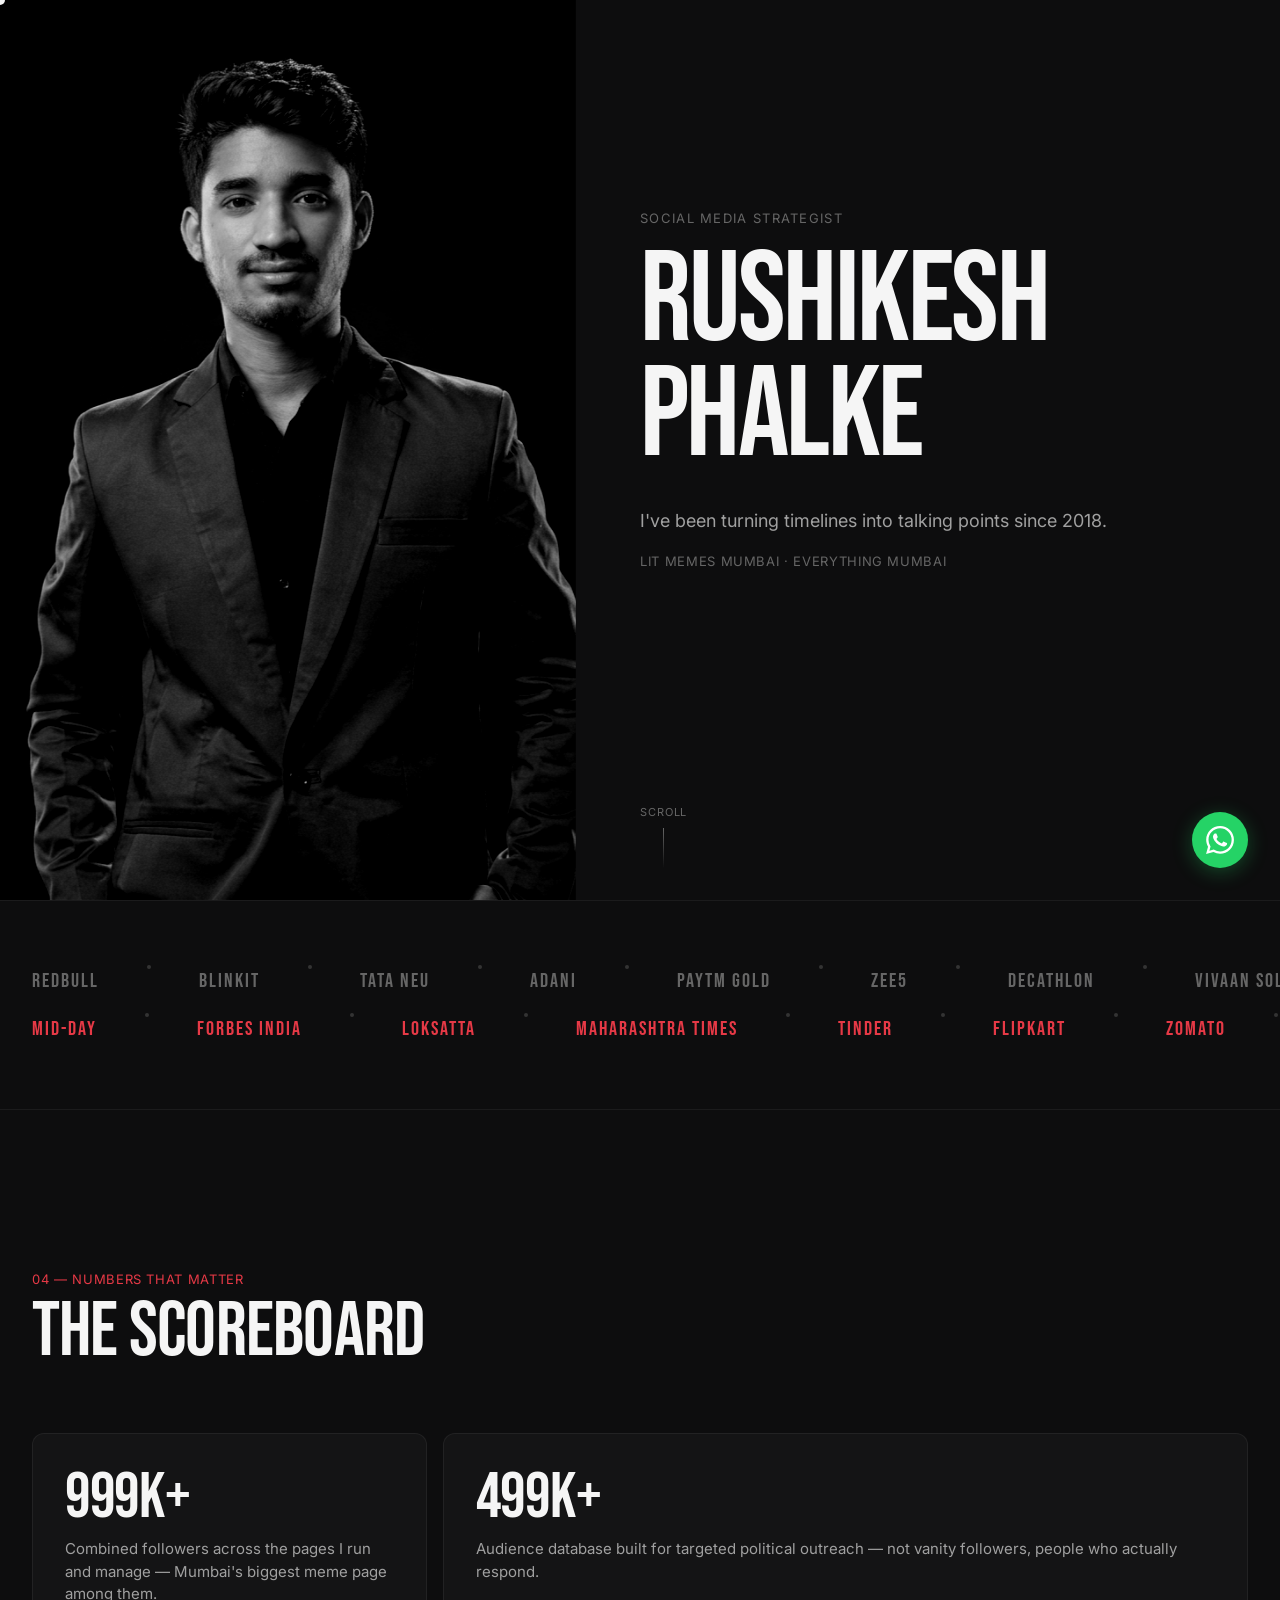
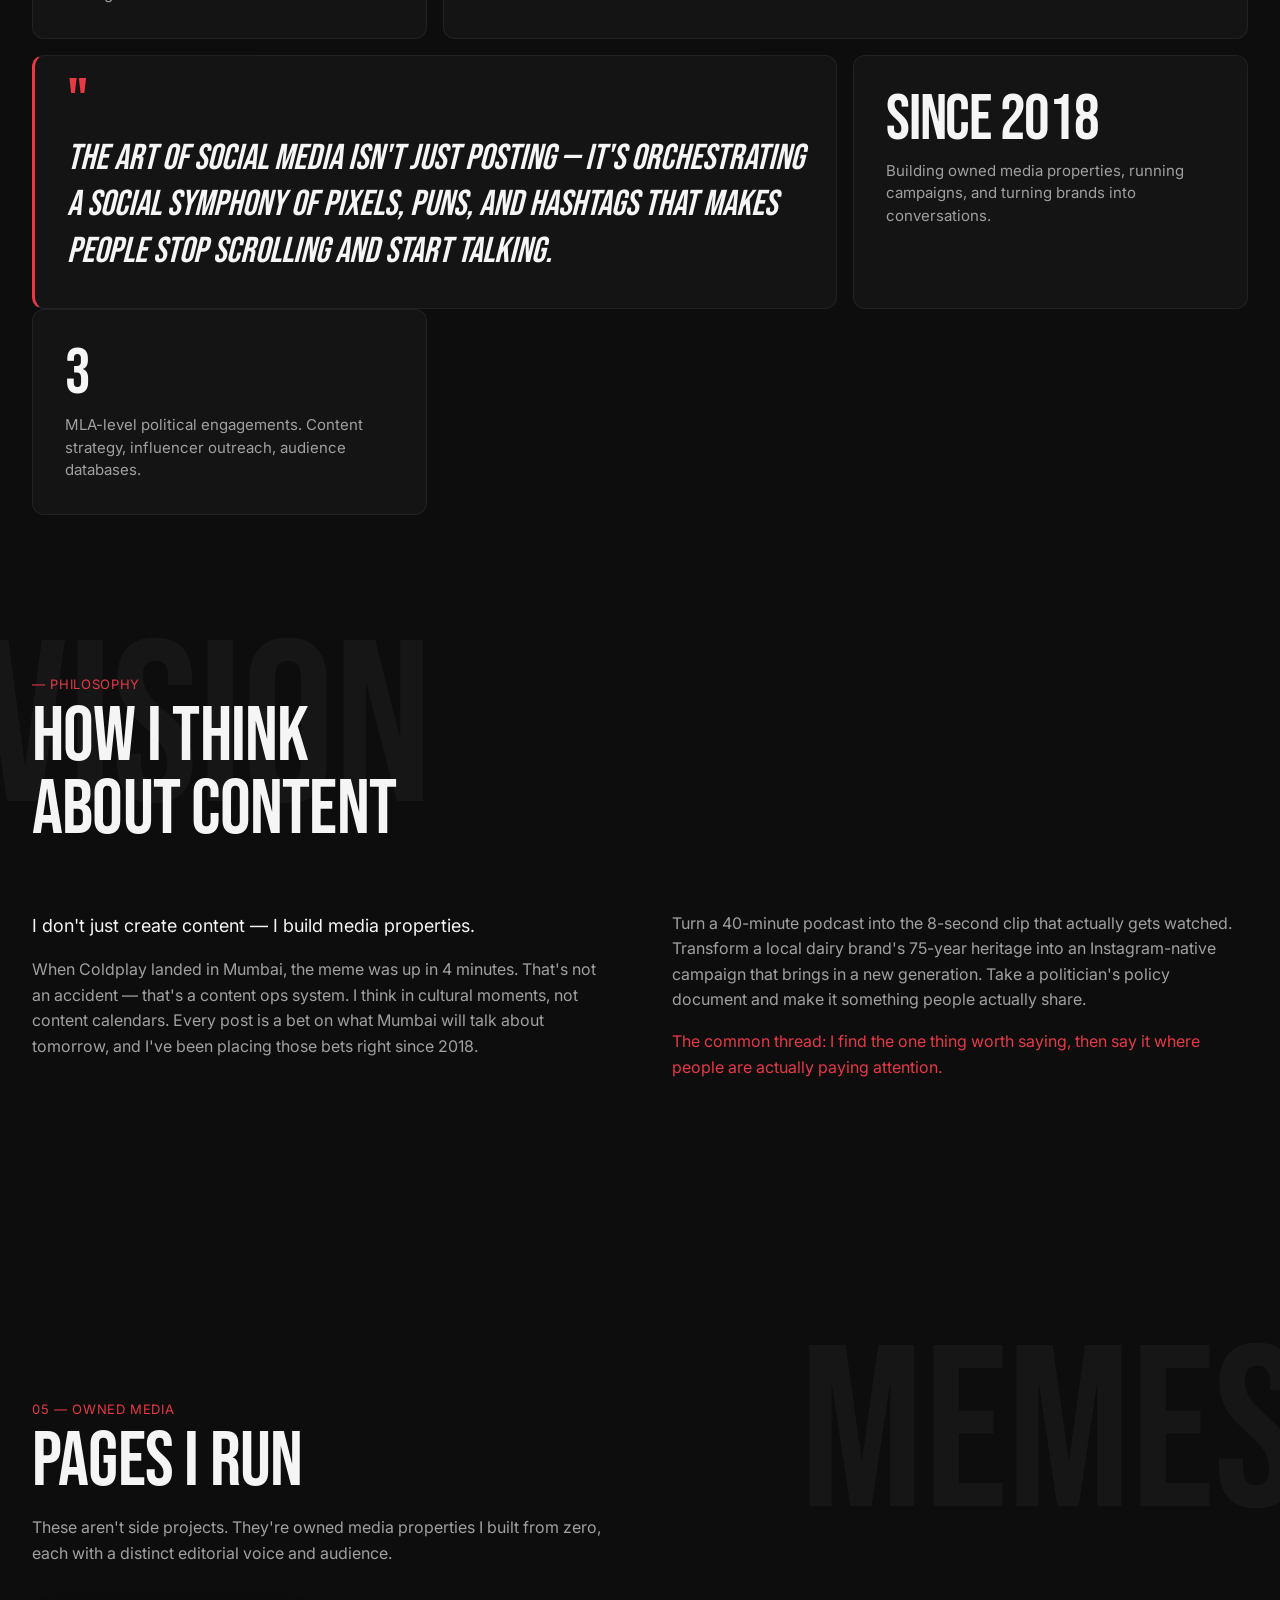
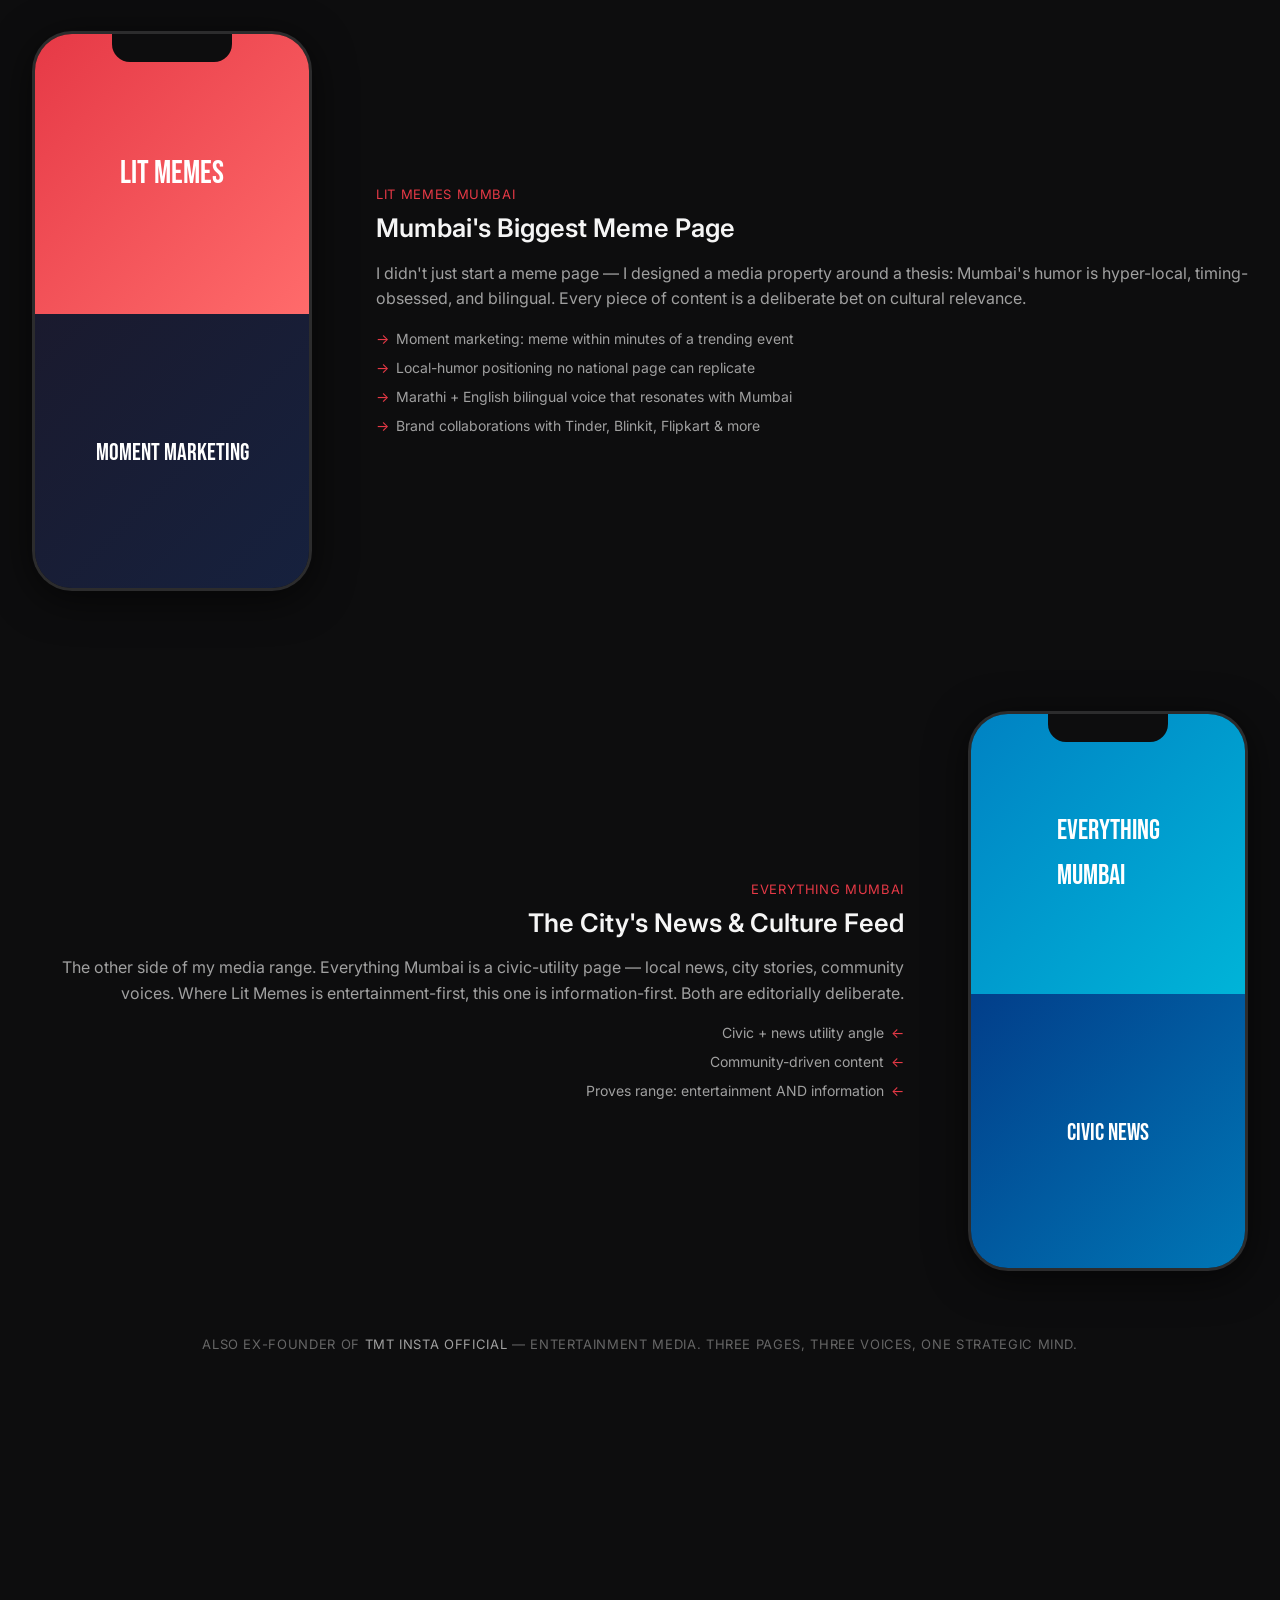
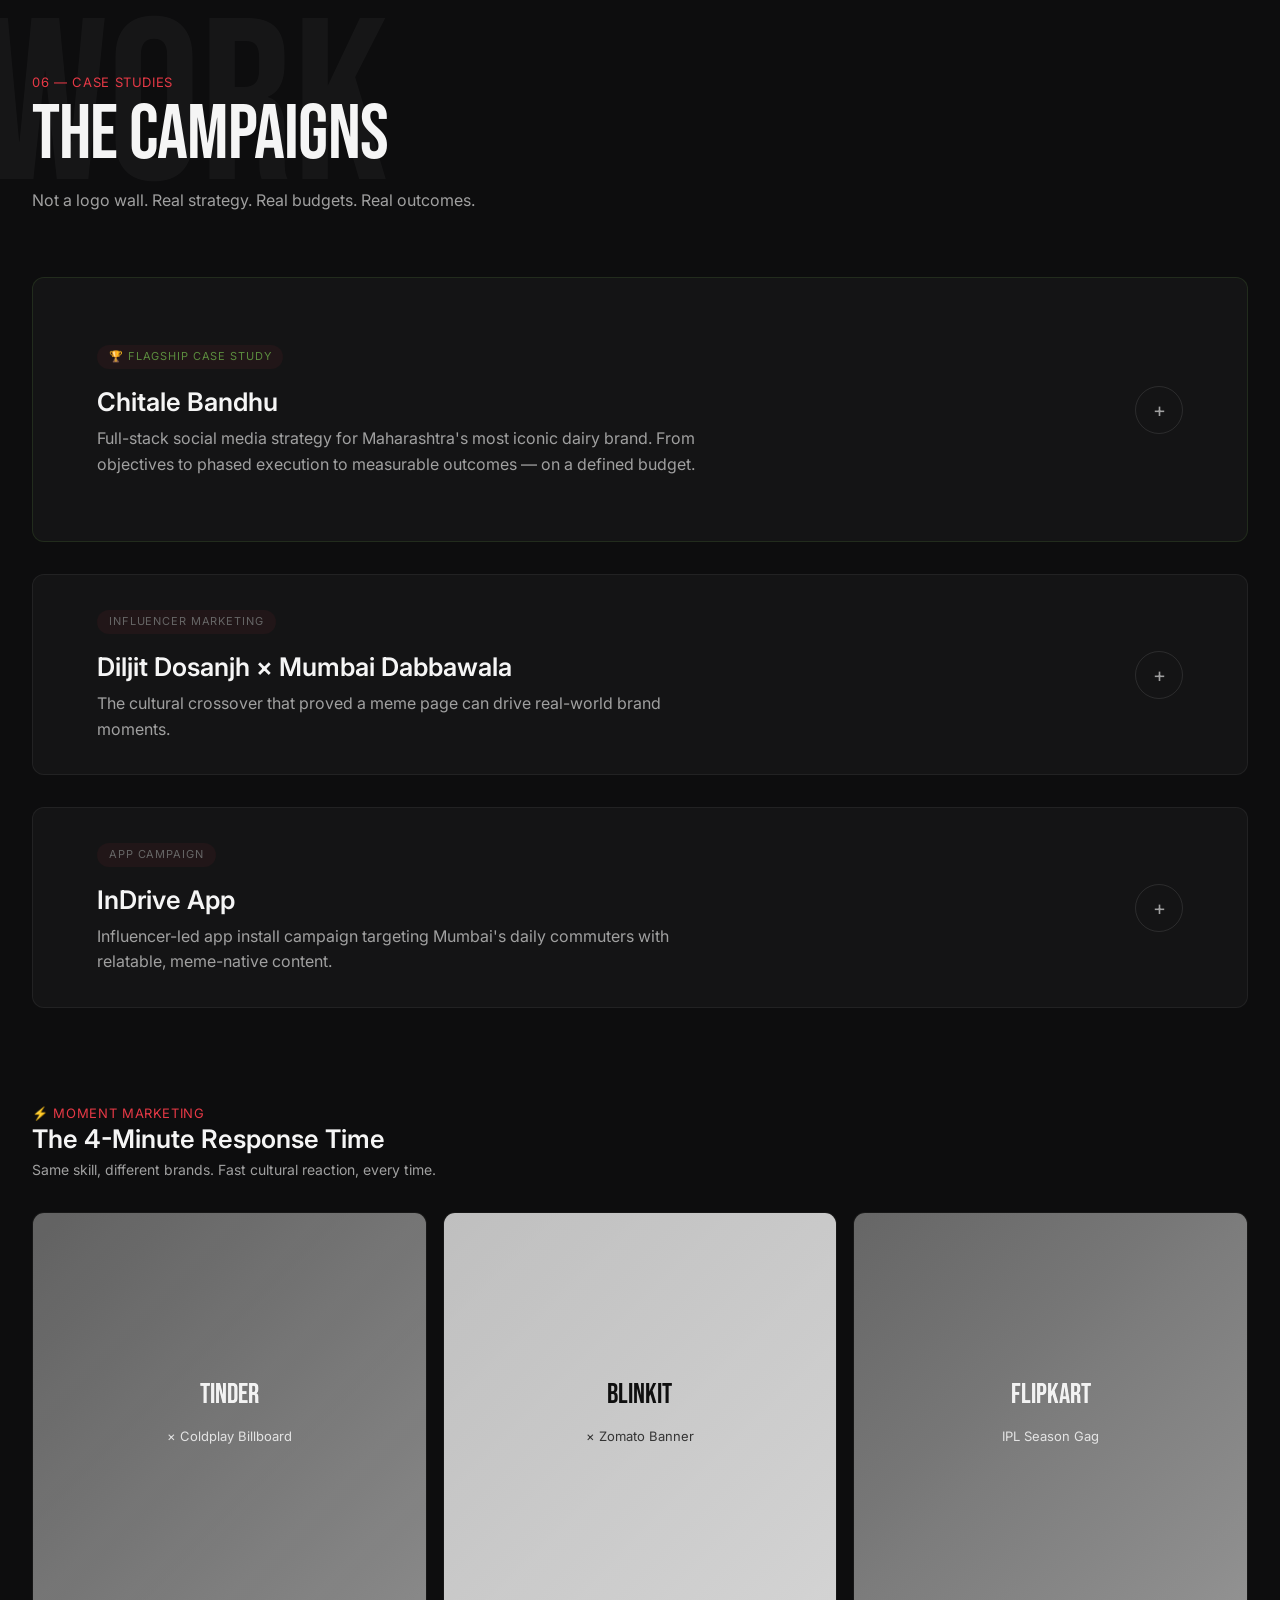
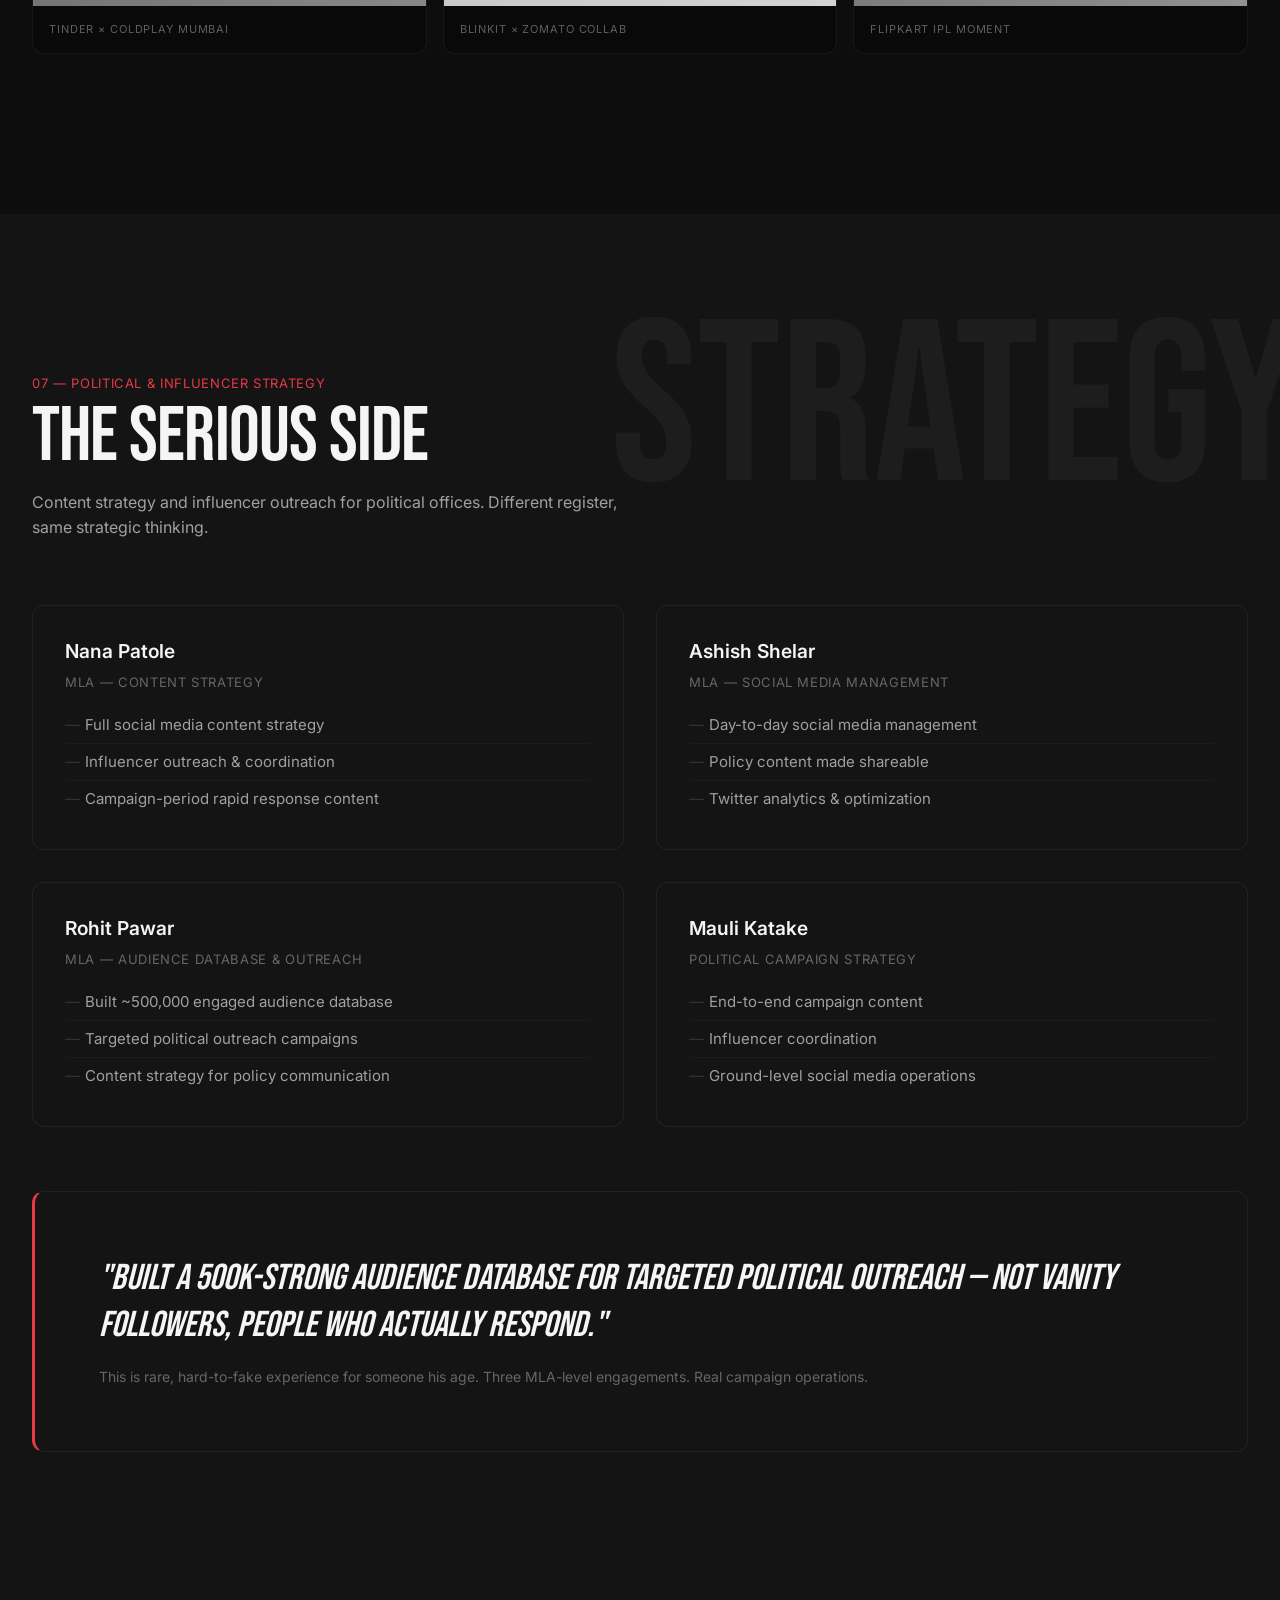
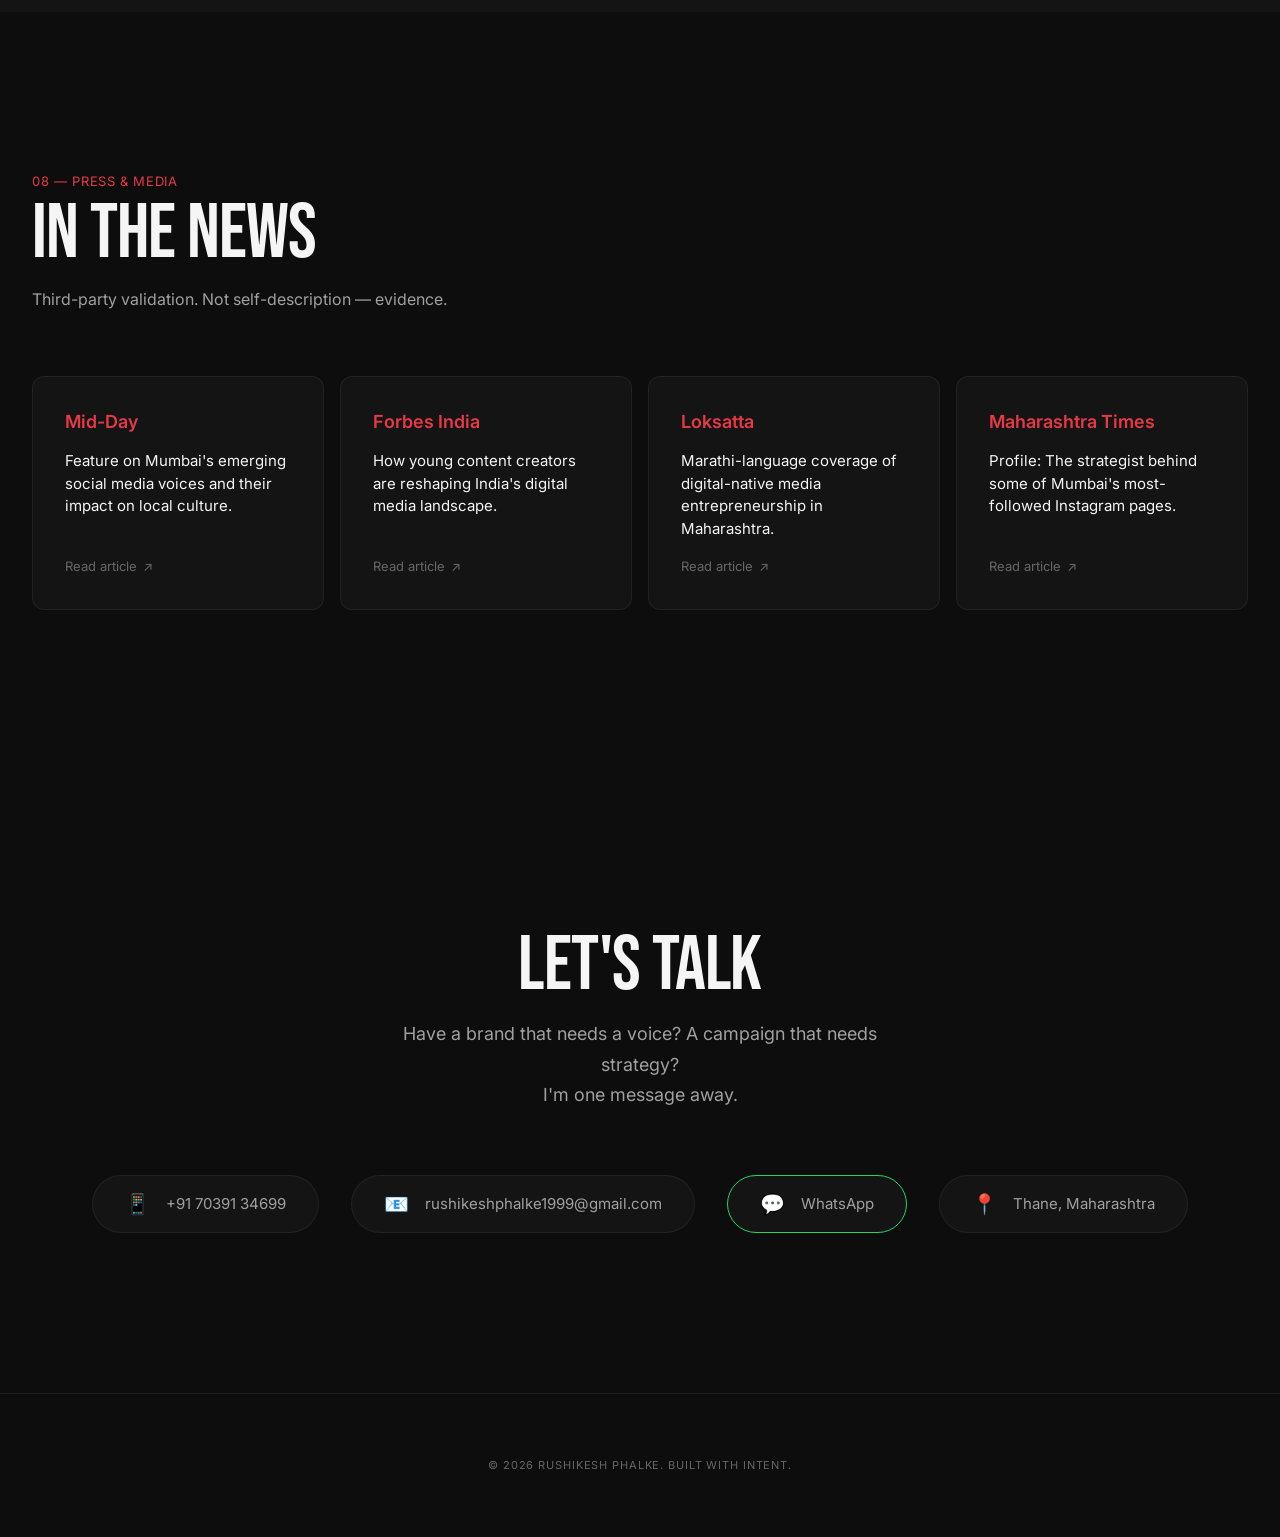
==== index.html @ d3d2daeb "first commit" ====
<!DOCTYPE html>
<html lang="en">
<head>
  <meta charset="UTF-8">
  <meta name="viewport" content="width=device-width, initial-scale=1.0">
  <title>Rushikesh Phalke — Social Media Strategist & Content Architect</title>
  <meta name="description" content="Rushikesh Phalke runs Mumbai's biggest meme page, consults on political campaign strategy, and builds social media systems for brands like Chitale Bandhu, Tata Neu, Blinkit, and more. 1M+ followers managed.">
  <meta name="author" content="Rushikesh Phalke">
  
  <!-- Open Graph -->
  <meta property="og:title" content="Rushikesh Phalke — Social Media Strategist">
  <meta property="og:description" content="Turning timelines into talking points since 2018. 1M+ followers managed. Mumbai's biggest meme page. Brand & political campaign strategy.">
  <meta property="og:type" content="website">
  <meta property="og:locale" content="en_IN">

  <!-- Fonts -->
  <link rel="preconnect" href="https://fonts.googleapis.com">
  <link rel="preconnect" href="https://fonts.gstatic.com" crossorigin>
  <link href="https://fonts.googleapis.com/css2?family=Bebas+Neue&family=Inter:wght@400;500;600;700&display=swap" rel="stylesheet">

  <!-- Styles -->
  <link rel="stylesheet" href="css/tokens.css">
  <link rel="stylesheet" href="css/reset.css">
  <link rel="stylesheet" href="css/typography.css">
  <link rel="stylesheet" href="css/animations.css">
  <link rel="stylesheet" href="css/components.css">
  <link rel="stylesheet" href="css/responsive.css">
</head>
<body>

  <!-- ╔═══════════════════════════════════════════╗
       ║          CUSTOM CURSOR                     ║
       ╚═══════════════════════════════════════════╝ -->
  <div class="custom-cursor" id="customCursor">
    <span class="cursor-text" id="cursorText"></span>
  </div>

  <!-- ╔═══════════════════════════════════════════╗
       ║      01 — HERO (SPLIT LAYOUT)              ║
       ╚═══════════════════════════════════════════╝ -->
  <section class="hero-split" id="hero">
    <!-- Left column: Photo -->
    <div class="hero-split__image-col">
      <img
        class="hero-split__photo"
        src="assets/images/hero-photo.png"
        alt="Rushikesh Phalke portrait"
        id="heroPhoto"
      >
    </div>
    
    <!-- Right column: Text -->
    <div class="hero-split__text-col" id="heroTextCol">
      <div class="hero-split__content">
        <span class="hero-split__label caption stagger-item">SOCIAL MEDIA STRATEGIST</span>
        <h1 class="hero-split__name display-xxl">
          <span class="stagger-item hero-split__line"><span class="hero-split__inner">RUSHIKESH</span></span>
          <span class="stagger-item hero-split__line"><span class="hero-split__inner">PHALKE</span></span>
        </h1>
        <p class="hero-split__tagline body-lg stagger-item">
          I've been turning timelines into talking points since 2018.
        </p>
        <p class="hero-split__pages caption stagger-item">
          LIT MEMES MUMBAI &middot; EVERYTHING MUMBAI
        </p>
        
        <div class="hero-split__scroll-cue stagger-item">
          <span class="caption-sm">SCROLL</span>
          <div class="scroll-line"></div>
        </div>
      </div>
    </div>
  </section>

  <!-- ╔═══════════════════════════════════════════╗
       ║      02 — STICKY PILL NAV                  ║
       ╚═══════════════════════════════════════════╝ -->
  <nav class="pill-nav" id="pillNav" aria-label="Section navigation">
    <button class="pill-nav__btn" data-target="intro">Intro</button>
    <button class="pill-nav__btn" data-target="numbers">Numbers</button>
    <button class="pill-nav__btn" data-target="philosophy">Philosophy</button>
    <button class="pill-nav__btn" data-target="pages">Pages I Run</button>
    <button class="pill-nav__btn" data-target="campaigns">Campaigns</button>
    <button class="pill-nav__btn" data-target="strategy">Strategy</button>
    <button class="pill-nav__btn" data-target="press">Press</button>
    <button class="pill-nav__btn" data-target="contact">Let's Talk</button>
  </nav>

  <!-- ╔═══════════════════════════════════════════╗
       ║      03 — PROOF TICKER                     ║
       ╚═══════════════════════════════════════════╝ -->
  <section class="proof-ticker" id="intro" aria-label="Brand and press proof">
    <div class="proof-ticker__track" id="tickerTrack1">
      <!-- Duplicated for seamless loop -->
      <div class="proof-ticker__item"><span class="proof-ticker__text">REDBULL</span></div>
      <span class="proof-ticker__separator"></span>
      <div class="proof-ticker__item"><span class="proof-ticker__text">BLINKIT</span></div>
      <span class="proof-ticker__separator"></span>
      <div class="proof-ticker__item"><span class="proof-ticker__text">TATA NEU</span></div>
      <span class="proof-ticker__separator"></span>
      <div class="proof-ticker__item"><span class="proof-ticker__text">ADANI</span></div>
      <span class="proof-ticker__separator"></span>
      <div class="proof-ticker__item"><span class="proof-ticker__text">PAYTM GOLD</span></div>
      <span class="proof-ticker__separator"></span>
      <div class="proof-ticker__item"><span class="proof-ticker__text">ZEE5</span></div>
      <span class="proof-ticker__separator"></span>
      <div class="proof-ticker__item"><span class="proof-ticker__text">DECATHLON</span></div>
      <span class="proof-ticker__separator"></span>
      <div class="proof-ticker__item"><span class="proof-ticker__text">VIVAAN SOLAR</span></div>
      <span class="proof-ticker__separator"></span>
      <div class="proof-ticker__item"><span class="proof-ticker__text">CHITALE BANDHU</span></div>
      <span class="proof-ticker__separator"></span>
      <div class="proof-ticker__item"><span class="proof-ticker__text">INDRIVE</span></div>
      <span class="proof-ticker__separator"></span>
      <!-- Duplicate for seamless loop -->
      <div class="proof-ticker__item"><span class="proof-ticker__text">REDBULL</span></div>
      <span class="proof-ticker__separator"></span>
      <div class="proof-ticker__item"><span class="proof-ticker__text">BLINKIT</span></div>
      <span class="proof-ticker__separator"></span>
      <div class="proof-ticker__item"><span class="proof-ticker__text">TATA NEU</span></div>
      <span class="proof-ticker__separator"></span>
      <div class="proof-ticker__item"><span class="proof-ticker__text">ADANI</span></div>
      <span class="proof-ticker__separator"></span>
      <div class="proof-ticker__item"><span class="proof-ticker__text">PAYTM GOLD</span></div>
      <span class="proof-ticker__separator"></span>
      <div class="proof-ticker__item"><span class="proof-ticker__text">ZEE5</span></div>
      <span class="proof-ticker__separator"></span>
      <div class="proof-ticker__item"><span class="proof-ticker__text">DECATHLON</span></div>
      <span class="proof-ticker__separator"></span>
      <div class="proof-ticker__item"><span class="proof-ticker__text">VIVAAN SOLAR</span></div>
      <span class="proof-ticker__separator"></span>
      <div class="proof-ticker__item"><span class="proof-ticker__text">CHITALE BANDHU</span></div>
      <span class="proof-ticker__separator"></span>
      <div class="proof-ticker__item"><span class="proof-ticker__text">INDRIVE</span></div>
      <span class="proof-ticker__separator"></span>
    </div>
    <!-- Press row (reverse direction) -->
    <div class="proof-ticker__track proof-ticker__track--reverse" id="tickerTrack2" style="margin-top: var(--space-sm);">
      <div class="proof-ticker__item"><span class="proof-ticker__text" style="color: var(--accent);">MID-DAY</span></div>
      <span class="proof-ticker__separator"></span>
      <div class="proof-ticker__item"><span class="proof-ticker__text" style="color: var(--accent);">FORBES INDIA</span></div>
      <span class="proof-ticker__separator"></span>
      <div class="proof-ticker__item"><span class="proof-ticker__text" style="color: var(--accent);">LOKSATTA</span></div>
      <span class="proof-ticker__separator"></span>
      <div class="proof-ticker__item"><span class="proof-ticker__text" style="color: var(--accent);">MAHARASHTRA TIMES</span></div>
      <span class="proof-ticker__separator"></span>
      <div class="proof-ticker__item"><span class="proof-ticker__text" style="color: var(--accent);">TINDER</span></div>
      <span class="proof-ticker__separator"></span>
      <div class="proof-ticker__item"><span class="proof-ticker__text" style="color: var(--accent);">FLIPKART</span></div>
      <span class="proof-ticker__separator"></span>
      <div class="proof-ticker__item"><span class="proof-ticker__text" style="color: var(--accent);">ZOMATO</span></div>
      <span class="proof-ticker__separator"></span>
      <!-- Duplicate -->
      <div class="proof-ticker__item"><span class="proof-ticker__text" style="color: var(--accent);">MID-DAY</span></div>
      <span class="proof-ticker__separator"></span>
      <div class="proof-ticker__item"><span class="proof-ticker__text" style="color: var(--accent);">FORBES INDIA</span></div>
      <span class="proof-ticker__separator"></span>
      <div class="proof-ticker__item"><span class="proof-ticker__text" style="color: var(--accent);">LOKSATTA</span></div>
      <span class="proof-ticker__separator"></span>
      <div class="proof-ticker__item"><span class="proof-ticker__text" style="color: var(--accent);">MAHARASHTRA TIMES</span></div>
      <span class="proof-ticker__separator"></span>
      <div class="proof-ticker__item"><span class="proof-ticker__text" style="color: var(--accent);">TINDER</span></div>
      <span class="proof-ticker__separator"></span>
      <div class="proof-ticker__item"><span class="proof-ticker__text" style="color: var(--accent);">FLIPKART</span></div>
      <span class="proof-ticker__separator"></span>
      <div class="proof-ticker__item"><span class="proof-ticker__text" style="color: var(--accent);">ZOMATO</span></div>
      <span class="proof-ticker__separator"></span>
    </div>
  </section>

  <!-- ╔═══════════════════════════════════════════╗
       ║      04 — BENTO STAT GRID + PHILOSOPHY     ║
       ╚═══════════════════════════════════════════╝ -->
  <section class="section" id="numbers">
    <div class="container">
      <div class="section-header reveal">
        <p class="section-header__number caption">04 — Numbers that matter</p>
        <h2 class="section-header__title display-xl" id="philosophyTitle">THE SCOREBOARD</h2>
      </div>

      <div class="bento-grid" id="bentoGrid">
        <!-- Card 1: 1M+ Followers -->
        <div class="bento-card reveal reveal-delay-1" id="bentoFollowers">
          <div class="bento-card__number display-stat">
            <span class="counter" data-target="1000000" data-suffix="+">0</span>
          </div>
          <p class="bento-card__label">Combined followers across the pages I run and manage — Mumbai's biggest meme page among them.</p>
        </div>

        <!-- Card 2: 500K Database (wide) -->
        <div class="bento-card bento-card--wide reveal reveal-delay-2" id="bentoDatabase">
          <div class="bento-card__number display-stat">
            <span class="counter" data-target="500000" data-suffix="+">0</span>
          </div>
          <p class="bento-card__label">Audience database built for targeted political outreach — not vanity followers, people who actually respond.</p>
        </div>

        <!-- Card 3: Philosophy Quote (wide, accent) -->
        <div class="bento-card bento-card--wide bento-card--accent bento-card--quote reveal reveal-delay-3" id="bentoPhilosophy">
          <div class="quote-mark">"</div>
          <p class="pull-quote">The art of social media isn't just posting — it's orchestrating a social symphony of pixels, puns, and hashtags that makes people stop scrolling and start talking.</p>
        </div>

        <!-- Card 4: Since 2018 -->
        <div class="bento-card reveal reveal-delay-4" id="bentoSince">
          <div class="bento-card__number display-stat">
            <span class="counter" data-target="2018" data-prefix="Since " data-no-animate="true">2018</span>
          </div>
          <p class="bento-card__label">Building owned media properties, running campaigns, and turning brands into conversations.</p>
        </div>

        <!-- Card 5: 3 MLA engagements -->
        <div class="bento-card reveal reveal-delay-1" id="bentoMLA" style="margin-top: calc(-1 * var(--grid-gap));">
          <div class="bento-card__number display-stat">
            <span class="counter" data-target="3" data-suffix="">0</span>
          </div>
          <p class="bento-card__label">MLA-level political engagements. Content strategy, influencer outreach, audience databases.</p>
        </div>
      </div>
    </div>
  </section>

  <!-- ╔═══════════════════════════════════════════╗
       ║      PHILOSOPHY SECTION                    ║
       ╚═══════════════════════════════════════════╝ -->
  <section class="section" id="philosophy" style="padding-top: 0;">
    <div class="container" style="position: relative;">
      <div class="giant-word" style="top: -40px; left: -20px;">VISION</div>
      <div class="section-header reveal">
        <p class="section-header__number caption">— Philosophy</p>
        <h2 class="section-header__title display-xl">HOW I THINK<br>ABOUT CONTENT</h2>
      </div>
      <div style="display: grid; grid-template-columns: 1fr 1fr; gap: var(--space-lg); position: relative; z-index: 1;" class="philosophy-columns">
        <div class="reveal reveal-delay-1">
          <p class="body-lg" style="color: var(--text-primary); margin-bottom: var(--space-sm);">I don't just create content — I build media properties.</p>
          <p class="body-md">When Coldplay landed in Mumbai, the meme was up in 4 minutes. That's not an accident — that's a content ops system. I think in cultural moments, not content calendars. Every post is a bet on what Mumbai will talk about tomorrow, and I've been placing those bets right since 2018.</p>
        </div>
        <div class="reveal reveal-delay-2">
          <p class="body-md">Turn a 40-minute podcast into the 8-second clip that actually gets watched. Transform a local dairy brand's 75-year heritage into an Instagram-native campaign that brings in a new generation. Take a politician's policy document and make it something people actually share.</p>
          <p class="body-md" style="margin-top: var(--space-sm); color: var(--accent);">The common thread: I find the one thing worth saying, then say it where people are actually paying attention.</p>
        </div>
      </div>
    </div>
  </section>

  <!-- ╔═══════════════════════════════════════════╗
       ║      05 — PAGES I RUN                      ║
       ╚═══════════════════════════════════════════╝ -->
  <section class="section" id="pages">
    <div class="container" style="position: relative;">
      <div class="giant-word" style="top: -60px; right: -20px; text-align: right;">MEMES</div>

      <div class="section-header reveal">
        <p class="section-header__number caption">05 — Owned Media</p>
        <h2 class="section-header__title display-xl">PAGES I RUN</h2>
        <p class="section-header__subtitle body-md">These aren't side projects. They're owned media properties I built from zero, each with a distinct editorial voice and audience.</p>
      </div>

      <!-- Lit Memes Mumbai -->
      <div class="pages-section__page reveal" style="display: flex; gap: var(--space-lg); align-items: center; margin-bottom: var(--space-xl);">
        <div class="phone-mockup" data-cursor="play">
          <div class="phone-mockup__notch"></div>
          <div class="phone-mockup__screen">
            <div class="phone-mockup__scroll-content">
              <!-- Placeholder colored blocks representing real posts -->
              <div style="width: 100%; height: 280px; background: linear-gradient(135deg, #E63946, #FF6B6B); display: flex; align-items: center; justify-content: center; color: #fff; font-family: 'Bebas Neue'; font-size: 32px;">LIT MEMES</div>
              <div style="width: 100%; height: 280px; background: linear-gradient(135deg, #1a1a2e, #16213e); display: flex; align-items: center; justify-content: center; color: #fff; font-family: 'Bebas Neue'; font-size: 24px;">MOMENT MARKETING</div>
              <div style="width: 100%; height: 280px; background: linear-gradient(135deg, #0f3460, #533483); display: flex; align-items: center; justify-content: center; color: #fff; font-family: 'Bebas Neue'; font-size: 24px;">CULTURAL RELEVANCE</div>
              <div style="width: 100%; height: 280px; background: linear-gradient(135deg, #e94560, #0f3460); display: flex; align-items: center; justify-content: center; color: #fff; font-family: 'Bebas Neue'; font-size: 24px;">VIRAL CONTENT</div>
              <div style="width: 100%; height: 280px; background: linear-gradient(135deg, #533483, #E63946); display: flex; align-items: center; justify-content: center; color: #fff; font-family: 'Bebas Neue'; font-size: 24px;">MUMBAI PULSE</div>
              <div style="width: 100%; height: 280px; background: linear-gradient(135deg, #E63946, #FF6B6B); display: flex; align-items: center; justify-content: center; color: #fff; font-family: 'Bebas Neue'; font-size: 32px;">LIT MEMES</div>
            </div>
          </div>
        </div>

        <div class="pages-section__info">
          <p class="caption pages-section__page-name">Lit Memes Mumbai</p>
          <h3 class="heading-lg" style="margin-bottom: var(--space-sm);">Mumbai's Biggest Meme Page</h3>
          <p class="body-md">I didn't just start a meme page — I designed a media property around a thesis: Mumbai's humor is hyper-local, timing-obsessed, and bilingual. Every piece of content is a deliberate bet on cultural relevance.</p>
          <ul style="margin-top: var(--space-sm); display: flex; flex-direction: column; gap: 8px;">
            <li class="body-sm" style="padding-left: 20px; position: relative;"><span style="position: absolute; left: 0; color: var(--accent);">→</span> Moment marketing: meme within minutes of a trending event</li>
            <li class="body-sm" style="padding-left: 20px; position: relative;"><span style="position: absolute; left: 0; color: var(--accent);">→</span> Local-humor positioning no national page can replicate</li>
            <li class="body-sm" style="padding-left: 20px; position: relative;"><span style="position: absolute; left: 0; color: var(--accent);">→</span> Marathi + English bilingual voice that resonates with Mumbai</li>
            <li class="body-sm" style="padding-left: 20px; position: relative;"><span style="position: absolute; left: 0; color: var(--accent);">→</span> Brand collaborations with Tinder, Blinkit, Flipkart & more</li>
          </ul>
        </div>
      </div>

      <!-- Everything Mumbai -->
      <div class="pages-section__page pages-section__page--reverse reveal" style="display: flex; gap: var(--space-lg); align-items: center; flex-direction: row-reverse;">
        <div class="phone-mockup" data-cursor="play">
          <div class="phone-mockup__notch"></div>
          <div class="phone-mockup__screen">
            <div class="phone-mockup__scroll-content">
              <div style="width: 100%; height: 280px; background: linear-gradient(135deg, #0082C3, #00B4D8); display: flex; align-items: center; justify-content: center; color: #fff; font-family: 'Bebas Neue'; font-size: 28px;">EVERYTHING<br>MUMBAI</div>
              <div style="width: 100%; height: 280px; background: linear-gradient(135deg, #023e8a, #0077b6); display: flex; align-items: center; justify-content: center; color: #fff; font-family: 'Bebas Neue'; font-size: 24px;">CIVIC NEWS</div>
              <div style="width: 100%; height: 280px; background: linear-gradient(135deg, #0096c7, #48cae4); display: flex; align-items: center; justify-content: center; color: #fff; font-family: 'Bebas Neue'; font-size: 24px;">LOCAL STORIES</div>
              <div style="width: 100%; height: 280px; background: linear-gradient(135deg, #023e8a, #0077b6); display: flex; align-items: center; justify-content: center; color: #fff; font-family: 'Bebas Neue'; font-size: 24px;">CITY PULSE</div>
              <div style="width: 100%; height: 280px; background: linear-gradient(135deg, #0096c7, #0082C3); display: flex; align-items: center; justify-content: center; color: #fff; font-family: 'Bebas Neue'; font-size: 24px;">COMMUNITY</div>
              <div style="width: 100%; height: 280px; background: linear-gradient(135deg, #0082C3, #00B4D8); display: flex; align-items: center; justify-content: center; color: #fff; font-family: 'Bebas Neue'; font-size: 28px;">EVERYTHING<br>MUMBAI</div>
            </div>
          </div>
        </div>

        <div class="pages-section__info" style="text-align: right;">
          <p class="caption pages-section__page-name">Everything Mumbai</p>
          <h3 class="heading-lg" style="margin-bottom: var(--space-sm);">The City's News & Culture Feed</h3>
          <p class="body-md">The other side of my media range. Everything Mumbai is a civic-utility page — local news, city stories, community voices. Where Lit Memes is entertainment-first, this one is information-first. Both are editorially deliberate.</p>
          <ul style="margin-top: var(--space-sm); display: flex; flex-direction: column; gap: 8px; align-items: flex-end;">
            <li class="body-sm" style="padding-right: 20px; position: relative;"><span style="position: absolute; right: 0; color: var(--accent);">←</span> Civic + news utility angle</li>
            <li class="body-sm" style="padding-right: 20px; position: relative;"><span style="position: absolute; right: 0; color: var(--accent);">←</span> Community-driven content</li>
            <li class="body-sm" style="padding-right: 20px; position: relative;"><span style="position: absolute; right: 0; color: var(--accent);">←</span> Proves range: entertainment AND information</li>
          </ul>
        </div>
      </div>

      <!-- TMT Footnote -->
      <p class="caption reveal" style="margin-top: var(--space-lg); text-align: center; color: var(--text-muted);">
        Also ex-founder of <span style="color: var(--text-secondary);">TMT Insta Official</span> — entertainment media. Three pages, three voices, one strategic mind.
      </p>
    </div>
  </section>

  <!-- ╔═══════════════════════════════════════════╗
       ║      06 — CASE STUDIES                     ║
       ╚═══════════════════════════════════════════╝ -->
  <section class="section" id="campaigns">
    <div class="container" style="position: relative;">
      <div class="giant-word" style="top: -60px; left: -20px;">WORK</div>

      <div class="section-header reveal">
        <p class="section-header__number caption">06 — Case Studies</p>
        <h2 class="section-header__title display-xl">THE CAMPAIGNS</h2>
        <p class="section-header__subtitle body-md">Not a logo wall. Real strategy. Real budgets. Real outcomes.</p>
      </div>

      <div class="case-studies__grid">

        <!-- FLAGSHIP: Chitale Bandhu -->
        <div class="case-card case-card--flagship reveal" data-brand="chitale" data-cursor="view" id="caseChitale">
          <div class="case-card__preview" onclick="toggleCaseCard(this.parentElement)">
            <div class="case-card__preview-left">
              <span class="case-card__brand-tag caption-sm" style="color: var(--brand-chitale);">🏆 Flagship Case Study</span>
              <h3 class="case-card__title heading-lg">Chitale Bandhu</h3>
              <p class="case-card__hook body-md">Full-stack social media strategy for Maharashtra's most iconic dairy brand. From objectives to phased execution to measurable outcomes — on a defined budget.</p>
            </div>
            <div class="case-card__expand-icon">+</div>
          </div>
          <div class="case-card__body">
            <div class="case-card__body-inner">
              <div class="case-card__phases">
                <div class="case-card__phase">
                  <p class="case-card__phase-label caption" style="color: var(--brand-chitale);">Objectives</p>
                  <ul class="case-card__phase-content">
                    <li>Increase brand awareness among younger demographics</li>
                    <li>Drive engagement on Instagram & Facebook</li>
                    <li>Position Chitale Bandhu as modern while honoring heritage</li>
                    <li>Build content library for sustained posting</li>
                  </ul>
                </div>
                <div class="case-card__phase">
                  <p class="case-card__phase-label caption" style="color: var(--brand-chitale);">Target Audience</p>
                  <ul class="case-card__phase-content">
                    <li>Tier 1 cities: Mumbai, Pune, Nashik</li>
                    <li>Tier 2: Nagpur, Aurangabad, Kolhapur</li>
                    <li>Age 18–35: new-gen Maharashtrians</li>
                    <li>NRI diaspora with nostalgia-driven connection</li>
                  </ul>
                </div>
                <div class="case-card__phase">
                  <p class="case-card__phase-label caption" style="color: var(--brand-chitale);">Phase 1: Engagement Boost</p>
                  <p class="caption-sm" style="margin-bottom: 8px; color: var(--text-muted);">Weeks 1–2</p>
                  <ul class="case-card__phase-content">
                    <li>Meme-format content linking heritage with pop culture</li>
                    <li>Festive moment marketing (tied to Marathi calendar)</li>
                    <li>Influencer seeding with food bloggers</li>
                    <li>Community polls and interactive stories</li>
                  </ul>
                </div>
                <div class="case-card__phase">
                  <p class="case-card__phase-label caption" style="color: var(--brand-chitale);">Phase 2: Sustained Hype</p>
                  <p class="caption-sm" style="margin-bottom: 8px; color: var(--text-muted);">Weeks 3–4</p>
                  <ul class="case-card__phase-content">
                    <li>User-generated content campaigns</li>
                    <li>Behind-the-scenes factory content</li>
                    <li>Cross-platform amplification</li>
                    <li>Performance analysis and optimization</li>
                  </ul>
                </div>
                <div class="case-card__phase">
                  <p class="case-card__phase-label caption" style="color: var(--brand-chitale);">Budget</p>
                  <ul class="case-card__phase-content">
                    <li>Tier structure: ₹1.5L – ₹3L</li>
                    <li>Content creation: 40%</li>
                    <li>Paid promotion: 35%</li>
                    <li>Influencer collaboration: 25%</li>
                  </ul>
                </div>
              </div>
            </div>
          </div>
        </div>

        <!-- Diljit x Dabbawala -->
        <div class="case-card reveal reveal-delay-1" data-brand="diljit" data-cursor="view" id="caseDiljit">
          <div class="case-card__preview" onclick="toggleCaseCard(this.parentElement)">
            <div class="case-card__preview-left">
              <span class="case-card__brand-tag caption-sm">Influencer Marketing</span>
              <h3 class="case-card__title heading-lg">Diljit Dosanjh × Mumbai Dabbawala</h3>
              <p class="case-card__hook body-md">The cultural crossover that proved a meme page can drive real-world brand moments.</p>
            </div>
            <div class="case-card__expand-icon">+</div>
          </div>
          <div class="case-card__body">
            <div class="case-card__body-inner">
              <div style="padding: var(--space-md) 0;">
                <p class="pull-quote" style="color: var(--accent); margin-bottom: var(--space-md);">"Marathi Thecha with Punjabi Tadka"</p>
                <p class="body-md">When Diljit Dosanjh's Mumbai concert became the talk of the city, I spotted the cultural moment: Mumbai's dabbawala heritage meets Punjab's biggest star. The result was a content piece that crossed language barriers, got shared across fan communities, and proved that a meme page can create genuine cultural commentary — not just react to it.</p>
                <p class="body-sm" style="margin-top: var(--space-sm); color: var(--text-muted);">Best-performing influencer-marketing content piece. Organic reach across multiple state audiences.</p>
              </div>
            </div>
          </div>
        </div>

        <!-- InDrive -->
        <div class="case-card reveal reveal-delay-2" data-brand="indrive" data-cursor="view" id="caseIndrive">
          <div class="case-card__preview" onclick="toggleCaseCard(this.parentElement)">
            <div class="case-card__preview-left">
              <span class="case-card__brand-tag caption-sm">App Campaign</span>
              <h3 class="case-card__title heading-lg">InDrive App</h3>
              <p class="case-card__hook body-md">Influencer-led app install campaign targeting Mumbai's daily commuters with relatable, meme-native content.</p>
            </div>
            <div class="case-card__expand-icon">+</div>
          </div>
          <div class="case-card__body">
            <div class="case-card__body-inner">
              <div style="padding: var(--space-md) 0;">
                <p class="body-md">Created a series of meme-format posts positioning InDrive as the commuter's secret weapon against surge pricing. Leveraged Mumbai's auto-rickshaw culture and local humor to drive app installs through organic shares rather than paid ads.</p>
              </div>
            </div>
          </div>
        </div>

        <!-- Moment Marketing Wall -->
        <div class="reveal reveal-delay-3">
          <div class="section-header" style="margin-top: var(--space-lg); margin-bottom: var(--space-md);">
            <p class="caption" style="color: var(--accent);">⚡ Moment Marketing</p>
            <h3 class="heading-lg">The 4-Minute Response Time</h3>
            <p class="body-sm" style="margin-top: 4px;">Same skill, different brands. Fast cultural reaction, every time.</p>
          </div>
          <div class="moment-grid">
            <div class="moment-grid__item duotone" data-cursor="view">
              <div style="width: 100%; aspect-ratio: 1; background: linear-gradient(135deg, #FE3C72, #FF6B9D); display: flex; align-items: center; justify-content: center; flex-direction: column; gap: 8px;">
                <span style="font-family: 'Bebas Neue'; font-size: 28px; color: #fff;">TINDER</span>
                <span style="font-size: 13px; color: rgba(255,255,255,0.8);">× Coldplay Billboard</span>
              </div>
              <div class="moment-grid__caption">
                <p class="caption-sm">Tinder × Coldplay Mumbai</p>
              </div>
            </div>
            <div class="moment-grid__item duotone" data-cursor="view">
              <div style="width: 100%; aspect-ratio: 1; background: linear-gradient(135deg, #F5C518, #FFD93D); display: flex; align-items: center; justify-content: center; flex-direction: column; gap: 8px;">
                <span style="font-family: 'Bebas Neue'; font-size: 28px; color: #1a1a1a;">BLINKIT</span>
                <span style="font-size: 13px; color: rgba(0,0,0,0.7);">× Zomato Banner</span>
              </div>
              <div class="moment-grid__caption">
                <p class="caption-sm">Blinkit × Zomato Collab</p>
              </div>
            </div>
            <div class="moment-grid__item duotone" data-cursor="view">
              <div style="width: 100%; aspect-ratio: 1; background: linear-gradient(135deg, #2874F0, #5C9EFF); display: flex; align-items: center; justify-content: center; flex-direction: column; gap: 8px;">
                <span style="font-family: 'Bebas Neue'; font-size: 28px; color: #fff;">FLIPKART</span>
                <span style="font-size: 13px; color: rgba(255,255,255,0.8);">IPL Season Gag</span>
              </div>
              <div class="moment-grid__caption">
                <p class="caption-sm">Flipkart IPL Moment</p>
              </div>
            </div>
          </div>
        </div>

      </div>
    </div>
  </section>

  <!-- ╔═══════════════════════════════════════════╗
       ║      07 — POLITICAL STRATEGY               ║
       ╚═══════════════════════════════════════════╝ -->
  <section class="section" id="strategy" style="background: var(--bg-surface);">
    <div class="container" style="position: relative;">
      <div class="giant-word" style="top: -60px; right: -20px; text-align: right;">STRATEGY</div>

      <div class="section-header reveal">
        <p class="section-header__number caption">07 — Political & Influencer Strategy</p>
        <h2 class="section-header__title display-xl">THE SERIOUS SIDE</h2>
        <p class="section-header__subtitle body-md">Content strategy and influencer outreach for political offices. Different register, same strategic thinking.</p>
      </div>

      <div class="political-grid">
        <div class="political-card reveal reveal-delay-1">
          <h3 class="political-card__name heading-md">Nana Patole</h3>
          <p class="political-card__role caption">MLA — Content Strategy</p>
          <ul class="political-card__details">
            <li>Full social media content strategy</li>
            <li>Influencer outreach & coordination</li>
            <li>Campaign-period rapid response content</li>
          </ul>
        </div>
        <div class="political-card reveal reveal-delay-2">
          <h3 class="political-card__name heading-md">Ashish Shelar</h3>
          <p class="political-card__role caption">MLA — Social Media Management</p>
          <ul class="political-card__details">
            <li>Day-to-day social media management</li>
            <li>Policy content made shareable</li>
            <li>Twitter analytics & optimization</li>
          </ul>
        </div>
        <div class="political-card reveal reveal-delay-3">
          <h3 class="political-card__name heading-md">Rohit Pawar</h3>
          <p class="political-card__role caption">MLA — Audience Database & Outreach</p>
          <ul class="political-card__details">
            <li>Built ~500,000 engaged audience database</li>
            <li>Targeted political outreach campaigns</li>
            <li>Content strategy for policy communication</li>
          </ul>
        </div>
        <div class="political-card reveal reveal-delay-4">
          <h3 class="political-card__name heading-md">Mauli Katake</h3>
          <p class="political-card__role caption">Political Campaign Strategy</p>
          <ul class="political-card__details">
            <li>End-to-end campaign content</li>
            <li>Influencer coordination</li>
            <li>Ground-level social media operations</li>
          </ul>
        </div>
      </div>

      <!-- Proof callout -->
      <div class="political-proof reveal">
        <p class="pull-quote">"Built a 500K-strong audience database for targeted political outreach — not vanity followers, people who actually respond."</p>
        <p class="body-sm" style="margin-top: var(--space-sm); color: var(--text-muted);">This is rare, hard-to-fake experience for someone his age. Three MLA-level engagements. Real campaign operations.</p>
      </div>
    </div>
  </section>

  <!-- ╔═══════════════════════════════════════════╗
       ║      08 — PRESS WALL                       ║
       ╚═══════════════════════════════════════════╝ -->
  <section class="section" id="press">
    <div class="container">
      <div class="section-header reveal">
        <p class="section-header__number caption">08 — Press & Media</p>
        <h2 class="section-header__title display-xl">IN THE NEWS</h2>
        <p class="section-header__subtitle body-md">Third-party validation. Not self-description — evidence.</p>
      </div>

      <div class="press-grid">
        <a href="#" target="_blank" rel="noopener" class="press-card reveal reveal-delay-1" data-cursor="open">
          <p class="press-card__publication heading-sm">Mid-Day</p>
          <p class="press-card__headline">Feature on Mumbai's emerging social media voices and their impact on local culture.</p>
          <span class="press-card__link">Read article <span>↗</span></span>
        </a>
        <a href="#" target="_blank" rel="noopener" class="press-card reveal reveal-delay-2" data-cursor="open">
          <p class="press-card__publication heading-sm">Forbes India</p>
          <p class="press-card__headline">How young content creators are reshaping India's digital media landscape.</p>
          <span class="press-card__link">Read article <span>↗</span></span>
        </a>
        <a href="#" target="_blank" rel="noopener" class="press-card reveal reveal-delay-3" data-cursor="open">
          <p class="press-card__publication heading-sm">Loksatta</p>
          <p class="press-card__headline">Marathi-language coverage of digital-native media entrepreneurship in Maharashtra.</p>
          <span class="press-card__link">Read article <span>↗</span></span>
        </a>
        <a href="#" target="_blank" rel="noopener" class="press-card reveal reveal-delay-4" data-cursor="open">
          <p class="press-card__publication heading-sm">Maharashtra Times</p>
          <p class="press-card__headline">Profile: The strategist behind some of Mumbai's most-followed Instagram pages.</p>
          <span class="press-card__link">Read article <span>↗</span></span>
        </a>
      </div>
    </div>
  </section>

  <!-- ╔═══════════════════════════════════════════╗
       ║      09 — CONTACT / CTA                    ║
       ╚═══════════════════════════════════════════╝ -->
  <section class="section contact" id="contact">
    <div class="container">
      <div class="reveal">
        <h2 class="display-xl" style="margin-bottom: var(--space-sm);">LET'S TALK</h2>
        <p class="body-lg" style="max-width: 500px; margin: 0 auto;">Have a brand that needs a voice? A campaign that needs strategy?<br>I'm one message away.</p>
      </div>

      <div class="contact__grid reveal reveal-delay-1">
        <a href="tel:+917039134699" class="contact__item">
          <span class="contact__item-icon">📱</span>
          <span>+91 70391 34699</span>
        </a>
        <a href="mailto:rushikeshphalke1999@gmail.com" class="contact__item">
          <span class="contact__item-icon">📧</span>
          <span>rushikeshphalke1999@gmail.com</span>
        </a>
        <a href="https://wa.me/917039134699?text=Hi%20Rushikesh%2C%20I%27d%20love%20to%20chat%20about%20a%20project." target="_blank" rel="noopener" class="contact__item" style="border-color: #25D366;">
          <span class="contact__item-icon">💬</span>
          <span>WhatsApp</span>
        </a>
        <span class="contact__item">
          <span class="contact__item-icon">📍</span>
          <span>Thane, Maharashtra</span>
        </span>
      </div>
    </div>
  </section>

  <!-- ╔═══════════════════════════════════════════╗
       ║      FOOTER                                ║
       ╚═══════════════════════════════════════════╝ -->
  <footer class="footer">
    <p class="caption-sm">© 2026 Rushikesh Phalke. Built with intent.</p>
  </footer>

  <!-- ╔═══════════════════════════════════════════╗
       ║      FLOATING WHATSAPP BUTTON              ║
       ╚═══════════════════════════════════════════╝ -->
  <a href="https://wa.me/917039134699?text=Hi%20Rushikesh!" target="_blank" rel="noopener" class="whatsapp-float" id="whatsappFloat" data-cursor="open" aria-label="Contact on WhatsApp">
    <svg viewBox="0 0 24 24" xmlns="http://www.w3.org/2000/svg">
      <path d="M17.472 14.382c-.297-.149-1.758-.867-2.03-.967-.273-.099-.471-.148-.67.15-.197.297-.767.966-.94 1.164-.173.199-.347.223-.644.075-.297-.15-1.255-.463-2.39-1.475-.883-.788-1.48-1.761-1.653-2.059-.173-.297-.018-.458.13-.606.134-.133.298-.347.446-.52.149-.174.198-.298.298-.497.099-.198.05-.371-.025-.52-.075-.149-.669-1.612-.916-2.207-.242-.579-.487-.5-.669-.51-.173-.008-.371-.01-.57-.01-.198 0-.52.074-.792.372-.272.297-1.04 1.016-1.04 2.479 0 1.462 1.065 2.875 1.213 3.074.149.198 2.096 3.2 5.077 4.487.709.306 1.262.489 1.694.625.712.227 1.36.195 1.871.118.571-.085 1.758-.719 2.006-1.413.248-.694.248-1.289.173-1.413-.074-.124-.272-.198-.57-.347m-5.421 7.403h-.004a9.87 9.87 0 01-5.031-1.378l-.361-.214-3.741.982.998-3.648-.235-.374a9.86 9.86 0 01-1.51-5.26c.001-5.45 4.436-9.884 9.888-9.884 2.64 0 5.122 1.03 6.988 2.898a9.825 9.825 0 012.893 6.994c-.003 5.45-4.437 9.884-9.885 9.884m8.413-18.297A11.815 11.815 0 0012.05 0C5.495 0 .16 5.335.157 11.892c0 2.096.547 4.142 1.588 5.945L.057 24l6.305-1.654a11.882 11.882 0 005.683 1.448h.005c6.554 0 11.89-5.335 11.893-11.893a11.821 11.821 0 00-3.48-8.413z"/>
    </svg>
  </a>

  <!-- Scripts -->
  <script src="js/cursor.js"></script>
  <script src="js/nav.js"></script>
  <script src="js/counter.js"></script>
  <script src="js/case-studies.js"></script>
  <script src="js/magnetic.js"></script>
  <script src="js/main.js"></script>
</body>
</html>
---- css/tokens.css ----
/* ============================================
   DESIGN TOKENS — Rushikesh Phalke Portfolio
   ============================================ */

:root {
  /* ── Base Colors ── */
  --bg-primary:       #0D0D0E;
  --bg-surface:       #141415;
  --bg-surface-hover: #1A1A1B;
  --bg-elevated:      #1E1E1F;

  /* ── Text Colors ── */
  --text-primary:   #F5F5F5;
  --text-secondary: #A0A0A0;
  --text-muted:     #666666;
  --text-faint:     #333333;

  /* ── Accent ── */
  --accent:       #E63946;
  --accent-hover: #FF4D5A;
  --accent-glow:  rgba(230, 57, 70, 0.12);
  --accent-dim:   rgba(230, 57, 70, 0.06);

  /* ── Brand Tint Colors (case study hovers) ── */
  --brand-tinder:    #FE3C72;
  --brand-blinkit:   #F5C518;
  --brand-zomato:    #E23744;
  --brand-tata:      #C5A55A;
  --brand-decathlon: #0082C3;
  --brand-chitale:   #5B8C3E;
  --brand-redbull:   #DB0A40;
  --brand-zee5:      #8B5CF6;

  /* ── Spacing ── */
  --space-2xs: 4px;
  --space-xs:  8px;
  --space-sm:  16px;
  --space-md:  32px;
  --space-lg:  64px;
  --space-xl:  120px;
  --space-xxl: 160px;

  /* ── Grid ── */
  --grid-gap:   16px;
  --max-width:  1400px;
  --nav-height: 56px;

  /* ── Border Radius ── */
  --radius-sm:   8px;
  --radius-md:   12px;
  --radius-lg:   20px;
  --radius-pill: 100px;
  --radius-phone: 40px;

  /* ── Easing ── */
  --ease-out-expo: cubic-bezier(0.16, 1, 0.3, 1);
  --ease-in-out:   cubic-bezier(0.65, 0, 0.35, 1);
  --ease-out-back: cubic-bezier(0.34, 1.56, 0.64, 1);

  /* ── Duration ── */
  --duration-fast:    200ms;
  --duration-normal:  400ms;
  --duration-slow:    800ms;
  --duration-slower:  1200ms;
  --duration-marquee: 40s;

  /* ── Shadows ── */
  --shadow-card:     0 2px 20px rgba(0, 0, 0, 0.4);
  --shadow-elevated: 0 8px 40px rgba(0, 0, 0, 0.6);
  --shadow-glow:     0 0 60px var(--accent-glow);

  /* ── Borders ── */
  --border-subtle: 1px solid rgba(255, 255, 255, 0.06);
  --border-accent: 3px solid var(--accent);
}
---- css/typography.css ----
/* ============================================
   TYPOGRAPHY — Rushikesh Phalke Portfolio
   ============================================ */

/* ── Display Type: Bebas Neue (aggressive, condensed, all-caps) ── */
.display-xxl {
  font-family: 'Bebas Neue', 'Impact', sans-serif;
  font-weight: 400;
  font-size: clamp(72px, 10vw, 160px);
  line-height: 0.9;
  letter-spacing: -0.02em;
  text-transform: uppercase;
}

.display-xl {
  font-family: 'Bebas Neue', 'Impact', sans-serif;
  font-weight: 400;
  font-size: clamp(48px, 6vw, 96px);
  line-height: 0.95;
  letter-spacing: -0.01em;
  text-transform: uppercase;
}

.display-lg {
  font-family: 'Bebas Neue', 'Impact', sans-serif;
  font-weight: 400;
  font-size: clamp(36px, 4vw, 64px);
  line-height: 1;
  text-transform: uppercase;
}

.display-stat {
  font-family: 'Bebas Neue', 'Impact', sans-serif;
  font-weight: 400;
  font-size: clamp(48px, 5vw, 72px);
  line-height: 1;
  letter-spacing: -0.02em;
  font-variant-numeric: tabular-nums;
}

/* ── Heading Type ── */
.heading-lg {
  font-family: 'Inter', sans-serif;
  font-weight: 600;
  font-size: clamp(20px, 2vw, 28px);
  line-height: 1.3;
}

.heading-md {
  font-family: 'Inter', sans-serif;
  font-weight: 600;
  font-size: clamp(18px, 1.5vw, 24px);
  line-height: 1.4;
}

.heading-sm {
  font-family: 'Inter', sans-serif;
  font-weight: 600;
  font-size: 18px;
  line-height: 1.4;
}

/* ── Body Type ── */
.body-lg {
  font-family: 'Inter', sans-serif;
  font-weight: 400;
  font-size: 18px;
  line-height: 1.7;
  color: var(--text-secondary);
}

.body-md {
  font-family: 'Inter', sans-serif;
  font-weight: 400;
  font-size: 16px;
  line-height: 1.6;
  color: var(--text-secondary);
}

.body-sm {
  font-family: 'Inter', sans-serif;
  font-weight: 400;
  font-size: 14px;
  line-height: 1.5;
  color: var(--text-secondary);
}

/* ── Caption / Meta ── */
.caption {
  font-family: 'Inter', sans-serif;
  font-weight: 400;
  font-size: 13px;
  line-height: 1.4;
  letter-spacing: 0.05em;
  text-transform: uppercase;
  color: var(--text-muted);
}

.caption-sm {
  font-family: 'Inter', sans-serif;
  font-weight: 400;
  font-size: 11px;
  line-height: 1.4;
  letter-spacing: 0.08em;
  text-transform: uppercase;
  color: var(--text-muted);
}

/* ── Pull Quote ── */
.pull-quote {
  font-family: 'Bebas Neue', 'Impact', sans-serif;
  font-weight: 400;
  font-size: clamp(24px, 3vw, 36px);
  line-height: 1.3;
  font-style: italic;
  color: var(--text-primary);
}

/* ── Giant Background Word (editorial template) ── */
.giant-word {
  font-family: 'Bebas Neue', 'Impact', sans-serif;
  font-weight: 400;
  font-size: clamp(120px, 18vw, 300px);
  line-height: 0.85;
  text-transform: uppercase;
  color: var(--text-primary);
  opacity: 0.04;
  position: absolute;
  pointer-events: none;
  user-select: none;
  white-space: nowrap;
}

/* ── Accent text ── */
.text-accent {
  color: var(--accent);
}

.text-gradient {
  background: linear-gradient(135deg, var(--accent), var(--accent-hover));
  -webkit-background-clip: text;
  -webkit-text-fill-color: transparent;
  background-clip: text;
}
---- css/animations.css ----
/* ============================================
   ANIMATIONS — Rushikesh Phalke Portfolio
   ============================================ */

/* ── Fade In Up (primary reveal) ── */
@keyframes fadeInUp {
  from {
    opacity: 0;
    transform: translateY(30px);
  }
  to {
    opacity: 1;
    transform: translateY(0);
  }
}

/* ── Fade In ── */
@keyframes fadeIn {
  from { opacity: 0; }
  to { opacity: 1; }
}

/* ── Marquee Scroll (proof ticker) ── */
@keyframes marqueeScroll {
  0% {
    transform: translateX(0);
  }
  100% {
    transform: translateX(-50%);
  }
}

/* ── Phone Content Scroll ── */
@keyframes phoneScroll {
  0%, 8% {
    transform: translateY(0);
  }
  16.66%, 24.66% {
    transform: translateY(-16.66%);
  }
  33.33%, 41.33% {
    transform: translateY(-33.33%);
  }
  50%, 58% {
    transform: translateY(-50%);
  }
  66.66%, 74.66% {
    transform: translateY(-66.66%);
  }
  83.33%, 91.33% {
    transform: translateY(-83.33%);
  }
  100% {
    transform: translateY(0);
  }
}

/* ── Scroll Cue Pulse ── */
@keyframes scrollPulse {
  0%, 100% {
    opacity: 0.3;
    transform: scaleY(1);
  }
  50% {
    opacity: 1;
    transform: scaleY(1.2);
  }
}

/* ── Glow Pulse (for accent elements) ── */
@keyframes glowPulse {
  0%, 100% {
    box-shadow: 0 0 20px var(--accent-glow);
  }
  50% {
    box-shadow: 0 0 40px var(--accent-glow), 0 0 60px rgba(230, 57, 70, 0.05);
  }
}

/* ── Stat Counter (visual only, JS handles the number) ── */
@keyframes counterPop {
  0% {
    transform: scale(0.8);
    opacity: 0;
  }
  60% {
    transform: scale(1.05);
  }
  100% {
    transform: scale(1);
    opacity: 1;
  }
}

/* ── Hero photo desaturate-in ── */
@keyframes desaturateIn {
  0% {
    filter: grayscale(0%) contrast(1) brightness(1.2);
    opacity: 0;
  }
  30% {
    opacity: 1;
    filter: grayscale(0%) contrast(1) brightness(1.1);
  }
  100% {
    filter: grayscale(100%) contrast(1.2) brightness(0.9);
    opacity: 1;
  }
}

/* ── Magnetic float (WhatsApp button idle) ── */
@keyframes magneticFloat {
  0%, 100% {
    transform: translateY(0);
  }
  50% {
    transform: translateY(-4px);
  }
}




/* ═══════════════════════════════════════════
   REDUCE MOTION — respect user preference
   ═══════════════════════════════════════════ */
@media (prefers-reduced-motion: reduce) {
  *,
  *::before,
  *::after {
    animation-duration: 0.01ms !important;
    animation-iteration-count: 1 !important;
    transition-duration: 0.01ms !important;
  }

  .reveal {
    opacity: 1;
    transform: none;
  }
  
  .proof-ticker__track {
    animation: none;
  }

  .phone-mockup__scroll-content {
    animation: none;
  }
}
---- css/components.css ----
/* ============================================
   COMPONENTS — Rushikesh Phalke Portfolio
   ============================================ */

/* ═══════════════════════════════════════════
   CUSTOM CURSOR
   ═══════════════════════════════════════════ */
.custom-cursor {
  position: fixed;
  top: 0;
  left: 0;
  width: 10px;
  height: 10px;
  background: var(--text-primary);
  border-radius: 50%;
  pointer-events: none;
  z-index: 10000;
  mix-blend-mode: difference;
  transform: translate(-50%, -50%);
}

@media (hover: none), (pointer: coarse) {
  .custom-cursor { display: none; }
}

/* ═══════════════════════════════════════════
   HERO SECTION (SPLIT LAYOUT)
   ═══════════════════════════════════════════ */
.hero-split {
  display: grid;
  grid-template-columns: 45% 55%;
  min-height: 100vh;
  background: var(--bg-primary);
}

.hero-split__image-col {
  width: 100%;
  height: 100%;
  position: relative;
  overflow: hidden;
  display: flex;
  align-items: flex-end; /* Bottom-anchored */
}

.hero-split__photo {
  width: 100%;
  height: 100%;
  object-fit: cover;
  object-position: bottom center;
  filter: grayscale(100%) contrast(1.2) brightness(0.9);
  opacity: 0; /* Animated in JS */
}

.hero-split__text-col {
  display: flex;
  flex-direction: column;
  justify-content: center;
  padding-left: 64px;
  padding-right: var(--space-md);
  position: relative;
  height: 100vh;
}

.hero-split__content {
  display: flex;
  flex-direction: column;
  align-items: flex-start;
  max-width: 600px;
}

.hero-split__label {
  color: var(--text-muted);
  letter-spacing: 0.1em;
  margin-bottom: var(--space-sm);
}

.hero-split__name {
  color: var(--text-primary);
  line-height: 0.9;
  margin-bottom: var(--space-md);
  text-align: left;
}

.hero-split__line {
  display: block;
  overflow: hidden;
}

.hero-split__inner {
  display: block;
}

.hero-split__tagline {
  color: var(--text-secondary);
  font-weight: 400;
  margin-bottom: var(--space-sm);
  max-width: 480px;
}

.hero-split__pages {
  color: var(--text-muted);
  letter-spacing: 0.05em;
  margin-bottom: var(--space-xl);
}

.hero-split__scroll-cue {
  position: absolute;
  bottom: var(--space-md);
  left: 64px;
  display: flex;
  flex-direction: column;
  align-items: center;
  gap: var(--space-xs);
}

.hero-split__scroll-cue .scroll-line {
  width: 1px;
  height: 40px;
  background: linear-gradient(to bottom, var(--text-muted), transparent);
  animation: scrollPulse 2s var(--ease-in-out) infinite;
}

/* Stagger Animation Base */
.stagger-item {
  opacity: 0;
  transform: translateY(20px);
  transition: opacity 0.6s var(--ease-out-expo),
              transform 0.6s var(--ease-out-expo);
}

.stagger-item.is-visible {
  opacity: 1;
  transform: translateY(0);
}

/* ═══════════════════════════════════════════
   STICKY PILL NAV
   ═══════════════════════════════════════════ */
.pill-nav {
  position: fixed;
  top: -80px;
  left: 50%;
  transform: translateX(-50%);
  z-index: 1000;
  display: flex;
  align-items: center;
  gap: var(--space-xs);
  padding: 6px;
  background: rgba(13, 13, 14, 0.85);
  backdrop-filter: blur(20px);
  -webkit-backdrop-filter: blur(20px);
  border: var(--border-subtle);
  border-radius: var(--radius-pill);
  transition: top var(--duration-normal) var(--ease-out-expo);
  box-shadow: var(--shadow-card);
}

.pill-nav.is-visible {
  top: var(--space-sm);
}

.pill-nav__btn {
  padding: 8px 18px;
  font-family: 'Inter', sans-serif;
  font-size: 13px;
  font-weight: 500;
  letter-spacing: 0.06em;
  text-transform: uppercase;
  color: var(--text-secondary);
  border-radius: var(--radius-pill);
  transition: all var(--duration-fast) var(--ease-in-out);
  white-space: nowrap;
  position: relative;
}

.pill-nav__btn:hover {
  color: var(--text-primary);
  background: var(--bg-surface-hover);
}

.pill-nav__btn.is-active {
  color: var(--text-primary);
  background: var(--accent);
}

/* ═══════════════════════════════════════════
   PROOF TICKER / MARQUEE
   ═══════════════════════════════════════════ */
.proof-ticker {
  padding: var(--space-lg) 0;
  overflow: hidden;
  border-top: var(--border-subtle);
  border-bottom: var(--border-subtle);
}

.proof-ticker__track {
  display: flex;
  width: max-content;
  animation: marqueeScroll var(--duration-marquee) linear infinite;
}

.proof-ticker__track--reverse {
  animation-direction: reverse;
}

.proof-ticker__item {
  display: flex;
  align-items: center;
  justify-content: center;
  padding: 0 var(--space-md);
  white-space: nowrap;
  flex-shrink: 0;
}

.proof-ticker__logo {
  height: 28px;
  width: auto;
  filter: grayscale(100%) brightness(0.6);
  opacity: 0.5;
  transition: all var(--duration-fast) var(--ease-in-out);
}

.proof-ticker__logo:hover {
  filter: grayscale(0%) brightness(1);
  opacity: 1;
}

.proof-ticker__text {
  font-family: 'Bebas Neue', sans-serif;
  font-size: 20px;
  letter-spacing: 0.1em;
  color: var(--text-muted);
  transition: color var(--duration-fast) var(--ease-in-out);
}

.proof-ticker__text:hover {
  color: var(--text-primary);
}

.proof-ticker__separator {
  width: 4px;
  height: 4px;
  border-radius: 50%;
  background: var(--text-faint);
  flex-shrink: 0;
  margin: 0 var(--space-sm);
}

/* ═══════════════════════════════════════════
   BENTO STAT GRID
   ═══════════════════════════════════════════ */
.bento-grid {
  display: grid;
  grid-template-columns: repeat(3, 1fr);
  gap: var(--grid-gap);
}

.bento-card {
  background: var(--bg-surface);
  border: var(--border-subtle);
  border-radius: var(--radius-md);
  padding: var(--space-md);
  position: relative;
  overflow: hidden;
  transition: border-color var(--duration-fast) var(--ease-in-out),
              transform var(--duration-fast) var(--ease-in-out);
}

.bento-card:hover {
  border-color: rgba(255, 255, 255, 0.1);
  transform: translateY(-2px);
}

.bento-card--wide {
  grid-column: span 2;
}

.bento-card--accent {
  border-left: var(--border-accent);
}

.bento-card__number {
  color: var(--text-primary);
  margin-bottom: var(--space-xs);
}

.bento-card__label {
  color: var(--text-secondary);
  font-size: 15px;
  line-height: 1.5;
}

.bento-card__icon {
  position: absolute;
  top: var(--space-sm);
  right: var(--space-sm);
  width: 24px;
  height: 24px;
  color: var(--text-faint);
}

.bento-card--quote {
  display: flex;
  flex-direction: column;
  justify-content: center;
}

.bento-card--quote .quote-mark {
  font-family: 'Bebas Neue', serif;
  font-size: 64px;
  line-height: 0.5;
  color: var(--accent);
  margin-bottom: var(--space-sm);
}

/* ═══════════════════════════════════════════
   PHONE MOCKUP (Pages I Run)
   ═══════════════════════════════════════════ */
.phone-mockup {
  width: 280px;
  height: 560px;
  border-radius: var(--radius-phone);
  border: 3px solid rgba(255, 255, 255, 0.1);
  overflow: hidden;
  position: relative;
  background: var(--bg-surface);
  box-shadow: var(--shadow-elevated);
  flex-shrink: 0;
}

.phone-mockup__notch {
  position: absolute;
  top: 0;
  left: 50%;
  transform: translateX(-50%);
  width: 120px;
  height: 28px;
  background: var(--bg-primary);
  border-radius: 0 0 18px 18px;
  z-index: 2;
}

.phone-mockup__screen {
  width: 100%;
  height: 100%;
  overflow: hidden;
  position: relative;
}

.phone-mockup__scroll-content {
  display: flex;
  flex-direction: column;
  animation: phoneScroll 12s linear infinite;
}

.phone-mockup__scroll-content img {
  width: 100%;
  flex-shrink: 0;
}

/* ═══════════════════════════════════════════
   PAGES I RUN SECTION
   ═══════════════════════════════════════════ */
.pages-section__grid {
  display: grid;
  grid-template-columns: 1fr 1fr;
  gap: var(--space-xl);
  align-items: center;
}

.pages-section__page {
  display: flex;
  gap: var(--space-lg);
  align-items: center;
}

.pages-section__page--reverse {
  flex-direction: row-reverse;
}

.pages-section__info {
  flex: 1;
}

.pages-section__page-name {
  color: var(--accent);
  margin-bottom: var(--space-xs);
}

.pages-section__page-desc {
  margin-bottom: var(--space-sm);
}

/* ═══════════════════════════════════════════
   CASE STUDY CARDS
   ═══════════════════════════════════════════ */
.case-studies__grid {
  display: flex;
  flex-direction: column;
  gap: var(--space-md);
}

.case-card {
  background: var(--bg-surface);
  border: var(--border-subtle);
  border-radius: var(--radius-md);
  overflow: hidden;
  transition: all var(--duration-normal) var(--ease-out-expo);
  position: relative;
}

.case-card::before {
  content: '';
  position: absolute;
  inset: 0;
  border-radius: var(--radius-md);
  opacity: 0;
  transition: opacity var(--duration-normal) var(--ease-in-out);
  pointer-events: none;
  z-index: 0;
}

.case-card[data-brand="chitale"]::before  { background: radial-gradient(ellipse at center, rgba(91, 140, 62, 0.08), transparent 70%); }
.case-card[data-brand="tinder"]::before   { background: radial-gradient(ellipse at center, rgba(254, 60, 114, 0.08), transparent 70%); }
.case-card[data-brand="blinkit"]::before  { background: radial-gradient(ellipse at center, rgba(245, 197, 24, 0.06), transparent 70%); }
.case-card[data-brand="zomato"]::before   { background: radial-gradient(ellipse at center, rgba(226, 55, 68, 0.08), transparent 70%); }
.case-card[data-brand="diljit"]::before   { background: radial-gradient(ellipse at center, rgba(230, 57, 70, 0.08), transparent 70%); }
.case-card[data-brand="indrive"]::before  { background: radial-gradient(ellipse at center, rgba(76, 175, 80, 0.08), transparent 70%); }

.case-card:hover::before {
  opacity: 1;
}

.case-card:hover {
  border-color: rgba(255, 255, 255, 0.1);
  transform: translateY(-2px);
}

.case-card__preview {
  padding: var(--space-md) var(--space-lg);
  display: flex;
  align-items: center;
  justify-content: space-between;
  cursor: pointer;
  position: relative;
  z-index: 1;
}

.case-card__preview-left {
  flex: 1;
}

.case-card__brand-tag {
  display: inline-block;
  padding: 4px 12px;
  background: var(--accent-dim);
  border-radius: var(--radius-pill);
  margin-bottom: var(--space-sm);
}

.case-card__title {
  margin-bottom: var(--space-xs);
}

.case-card__hook {
  color: var(--text-secondary);
  max-width: 600px;
}

.case-card__expand-icon {
  width: 48px;
  height: 48px;
  border-radius: 50%;
  border: 1px solid rgba(255, 255, 255, 0.1);
  display: flex;
  align-items: center;
  justify-content: center;
  flex-shrink: 0;
  transition: all var(--duration-fast) var(--ease-in-out);
  font-size: 20px;
  color: var(--text-secondary);
}

.case-card:hover .case-card__expand-icon {
  border-color: var(--accent);
  color: var(--accent);
}

.case-card.is-expanded .case-card__expand-icon {
  transform: rotate(45deg);
}

/* Case card expanded content */
.case-card__body {
  max-height: 0;
  overflow: hidden;
  transition: max-height var(--duration-normal) var(--ease-out-expo),
              padding var(--duration-normal) var(--ease-out-expo);
  position: relative;
  z-index: 1;
}

.case-card.is-expanded .case-card__body {
  max-height: 1200px;
}

.case-card__body-inner {
  padding: 0 var(--space-lg) var(--space-lg);
  border-top: var(--border-subtle);
}

.case-card__phases {
  display: grid;
  grid-template-columns: repeat(auto-fit, minmax(200px, 1fr));
  gap: var(--space-md);
  margin-top: var(--space-md);
}

.case-card__phase {
  background: var(--bg-primary);
  border-radius: var(--radius-sm);
  padding: var(--space-sm);
  border: var(--border-subtle);
}

.case-card__phase-label {
  margin-bottom: var(--space-xs);
}

.case-card__phase-content {
  color: var(--text-secondary);
  font-size: 14px;
  line-height: 1.6;
}

.case-card__phase-content li {
  padding-left: 16px;
  position: relative;
  margin-bottom: 6px;
}

.case-card__phase-content li::before {
  content: '→';
  position: absolute;
  left: 0;
  color: var(--accent);
}

/* ── Flagship case study (Chitale Bandhu) ── */
.case-card--flagship {
  border-color: rgba(91, 140, 62, 0.2);
}

.case-card--flagship .case-card__preview {
  padding: var(--space-lg);
}

/* ── Moment Marketing Grid ── */
.moment-grid {
  display: grid;
  grid-template-columns: repeat(3, 1fr);
  gap: var(--grid-gap);
}

.moment-grid__item {
  background: var(--bg-surface);
  border: var(--border-subtle);
  border-radius: var(--radius-md);
  overflow: hidden;
  transition: all var(--duration-fast) var(--ease-in-out);
  position: relative;
}

.moment-grid__item:hover {
  transform: translateY(-4px);
  border-color: rgba(255, 255, 255, 0.1);
}

.moment-grid__image {
  width: 100%;
  aspect-ratio: 1;
  object-fit: cover;
}

.moment-grid__caption {
  padding: var(--space-sm);
}

/* ═══════════════════════════════════════════
   POLITICAL STRATEGY SECTION
   ═══════════════════════════════════════════ */
.political-grid {
  display: grid;
  grid-template-columns: repeat(2, 1fr);
  gap: var(--space-md);
}

.political-card {
  background: var(--bg-surface);
  border: var(--border-subtle);
  border-radius: var(--radius-md);
  padding: var(--space-md);
  transition: border-color var(--duration-fast) var(--ease-in-out);
}

.political-card:hover {
  border-color: rgba(255, 255, 255, 0.1);
}

.political-card__name {
  margin-bottom: var(--space-xs);
}

.political-card__role {
  margin-bottom: var(--space-sm);
  color: var(--text-muted);
}

.political-card__details li {
  padding: 6px 0;
  padding-left: 20px;
  position: relative;
  color: var(--text-secondary);
  font-size: 15px;
  border-bottom: 1px solid rgba(255, 255, 255, 0.03);
}

.political-card__details li:last-child {
  border-bottom: none;
}

.political-card__details li::before {
  content: '—';
  position: absolute;
  left: 0;
  color: var(--text-faint);
}

.political-proof {
  margin-top: var(--space-lg);
  padding: var(--space-lg);
  background: var(--bg-surface);
  border: var(--border-subtle);
  border-left: var(--border-accent);
  border-radius: var(--radius-md);
}

/* ═══════════════════════════════════════════
   PRESS WALL
   ═══════════════════════════════════════════ */
.press-grid {
  display: grid;
  grid-template-columns: repeat(4, 1fr);
  gap: var(--grid-gap);
}

.press-card {
  background: var(--bg-surface);
  border: var(--border-subtle);
  border-radius: var(--radius-md);
  padding: var(--space-md);
  transition: all var(--duration-fast) var(--ease-in-out);
  display: flex;
  flex-direction: column;
  gap: var(--space-sm);
}

.press-card:hover {
  border-color: rgba(255, 255, 255, 0.12);
  transform: translateY(-4px);
  box-shadow: var(--shadow-card);
}

.press-card__publication {
  color: var(--accent);
  font-weight: 600;
}

.press-card__headline {
  color: var(--text-primary);
  font-size: 15px;
  line-height: 1.5;
  flex: 1;
}

.press-card__link {
  display: inline-flex;
  align-items: center;
  gap: 6px;
  font-size: 13px;
  color: var(--text-muted);
  transition: color var(--duration-fast);
}

.press-card__link:hover {
  color: var(--accent);
}

/* ═══════════════════════════════════════════
   CONTACT / CTA
   ═══════════════════════════════════════════ */
.contact {
  text-align: center;
}

.contact__grid {
  display: flex;
  justify-content: center;
  gap: var(--space-md);
  flex-wrap: wrap;
  margin-top: var(--space-lg);
}

.contact__item {
  display: flex;
  align-items: center;
  gap: var(--space-sm);
  padding: var(--space-sm) var(--space-md);
  background: var(--bg-surface);
  border: var(--border-subtle);
  border-radius: var(--radius-pill);
  transition: all var(--duration-fast) var(--ease-in-out);
  font-size: 15px;
  color: var(--text-secondary);
  min-height: 48px;
}

.contact__item:hover {
  border-color: var(--accent);
  color: var(--text-primary);
  transform: translateY(-2px);
}

.contact__item-icon {
  font-size: 20px;
  line-height: 1;
}

/* ═══════════════════════════════════════════
   FLOATING WHATSAPP BUTTON
   ═══════════════════════════════════════════ */
.whatsapp-float {
  position: fixed;
  bottom: var(--space-md);
  right: var(--space-md);
  width: 56px;
  height: 56px;
  background: #25D366;
  border-radius: 50%;
  display: flex;
  align-items: center;
  justify-content: center;
  z-index: 999;
  box-shadow: 0 4px 20px rgba(37, 211, 102, 0.3);
  transition: transform var(--duration-fast) var(--ease-out-back),
              box-shadow var(--duration-fast);
}

.whatsapp-float:hover {
  transform: scale(1.1);
  box-shadow: 0 6px 30px rgba(37, 211, 102, 0.4);
}

.whatsapp-float svg {
  width: 28px;
  height: 28px;
  fill: #fff;
}

/* ═══════════════════════════════════════════
   SECTION HEADER (editorial template)
   ═══════════════════════════════════════════ */
.section-header {
  position: relative;
  margin-bottom: var(--space-lg);
}

.section-header__number {
  color: var(--accent);
  margin-bottom: var(--space-xs);
}

.section-header__title {
  position: relative;
  z-index: 1;
}

.section-header__subtitle {
  margin-top: var(--space-sm);
  max-width: 600px;
}

/* ═══════════════════════════════════════════
   SCROLL REVEAL (applied by JS)
   ═══════════════════════════════════════════ */
.reveal {
  opacity: 0;
  transform: translateY(30px);
  transition: opacity var(--duration-normal) var(--ease-out-expo),
              transform var(--duration-normal) var(--ease-out-expo);
}

.reveal.is-visible {
  opacity: 1;
  transform: translateY(0);
}

.reveal-delay-1 { transition-delay: 100ms; }
.reveal-delay-2 { transition-delay: 200ms; }
.reveal-delay-3 { transition-delay: 300ms; }
.reveal-delay-4 { transition-delay: 400ms; }
.reveal-delay-5 { transition-delay: 500ms; }

/* ═══════════════════════════════════════════
   FOOTER
   ═══════════════════════════════════════════ */
.footer {
  text-align: center;
  padding: var(--space-lg) var(--space-md);
  border-top: var(--border-subtle);
}
---- css/responsive.css ----
/* ============================================
   RESPONSIVE — Rushikesh Phalke Portfolio
   ============================================ */

/* ── WIDE (> 1400px) ── */
@media (min-width: 1401px) {
  /* Removed old hero rules */
}

/* ── TABLET (768px – 1024px) ── */
@media (max-width: 1024px) {
  .bento-grid {
    grid-template-columns: repeat(2, 1fr);
  }

  .bento-card--wide {
    grid-column: span 2;
  }

  .moment-grid {
    grid-template-columns: repeat(2, 1fr);
  }

  .press-grid {
    grid-template-columns: repeat(2, 1fr);
  }

  .pages-section__grid {
    grid-template-columns: 1fr;
    gap: var(--space-lg);
  }

  .case-card__phases {
    grid-template-columns: repeat(2, 1fr);
  }
}

/* ── MOBILE (< 768px) ── */
@media (max-width: 767px) {
  :root {
    --space-xl: 80px;
    --space-xxl: 100px;
  }

  .container {
    padding: 0 var(--space-sm);
  }

  /* ── Hero (Split Layout) ── */
  .hero-split {
    grid-template-columns: 1fr;
    display: flex;
    flex-direction: column;
    min-height: 100svh;
  }

  .hero-split__text-col {
    order: -1; /* Text first */
    height: auto;
    padding: var(--space-xxl) var(--space-md) var(--space-lg);
    align-items: center; /* Centers the inner content block */
  }

  .hero-split__content {
    align-items: flex-start; /* Keep internal elements left-aligned */
    text-align: left;
    width: 100%;
    max-width: 400px;
  }

  .hero-split__name {
    text-align: left;
  }

  .hero-split__scroll-cue {
    position: static;
    margin-top: var(--space-md);
    left: auto;
  }

  .hero-split__image-col {
    max-height: 60vh;
  }

  /* ── Pill Nav ── */
  .pill-nav {
    left: var(--space-sm);
    right: var(--space-sm);
    transform: none;
    overflow-x: auto;
    overflow-y: hidden;
    scroll-snap-type: x mandatory;
    -webkit-overflow-scrolling: touch;
    justify-content: flex-start;
    scrollbar-width: none;
    -ms-overflow-style: none;
  }

  .pill-nav::-webkit-scrollbar {
    display: none;
  }

  .pill-nav.is-visible {
    top: var(--space-xs);
  }

  .pill-nav__btn {
    scroll-snap-align: start;
    padding: 6px 14px;
    font-size: 12px;
  }

  /* ── Bento Grid ── */
  .bento-grid {
    grid-template-columns: 1fr;
  }

  .bento-card--wide {
    grid-column: span 1;
  }

  /* Stat numbers stay large on mobile — they're the hook */
  .bento-card__number {
    font-size: 48px !important;
  }

  /* ── Pages I Run ── */
  .pages-section__page {
    flex-direction: column;
    text-align: center;
  }

  .pages-section__page--reverse {
    flex-direction: column;
  }

  .phone-mockup {
    width: 240px;
    height: 480px;
  }

  /* ── Case Studies ── */
  .case-card__preview {
    padding: var(--space-sm);
    flex-direction: column;
    align-items: flex-start;
    gap: var(--space-sm);
  }

  .case-card__body-inner {
    padding: 0 var(--space-sm) var(--space-sm);
  }

  .case-card__phases {
    grid-template-columns: 1fr;
  }

  /* ── Moment Grid ── */
  .moment-grid {
    grid-template-columns: repeat(2, 1fr);
  }

  /* ── Political ── */
  .political-grid {
    grid-template-columns: 1fr;
  }

  /* ── Press ── */
  .press-grid {
    grid-template-columns: 1fr;
  }

  /* ── Contact ── */
  .contact__grid {
    flex-direction: column;
    align-items: stretch;
  }

  .contact__item {
    justify-content: center;
  }

  /* ── Section spacing ── */
  .section {
    padding: var(--space-xl) 0;
  }

  /* ── Typography adjustments ── */
  .giant-word {
    font-size: clamp(80px, 22vw, 160px);
  }

  .pull-quote {
    font-size: 22px;
  }
}

/* ── SMALL MOBILE (< 380px) ── */
@media (max-width: 379px) {
  .phone-mockup {
    width: 200px;
    height: 400px;
  }

  .pill-nav__btn {
    padding: 6px 10px;
    font-size: 11px;
  }

  .bento-card {
    padding: var(--space-sm);
  }
}
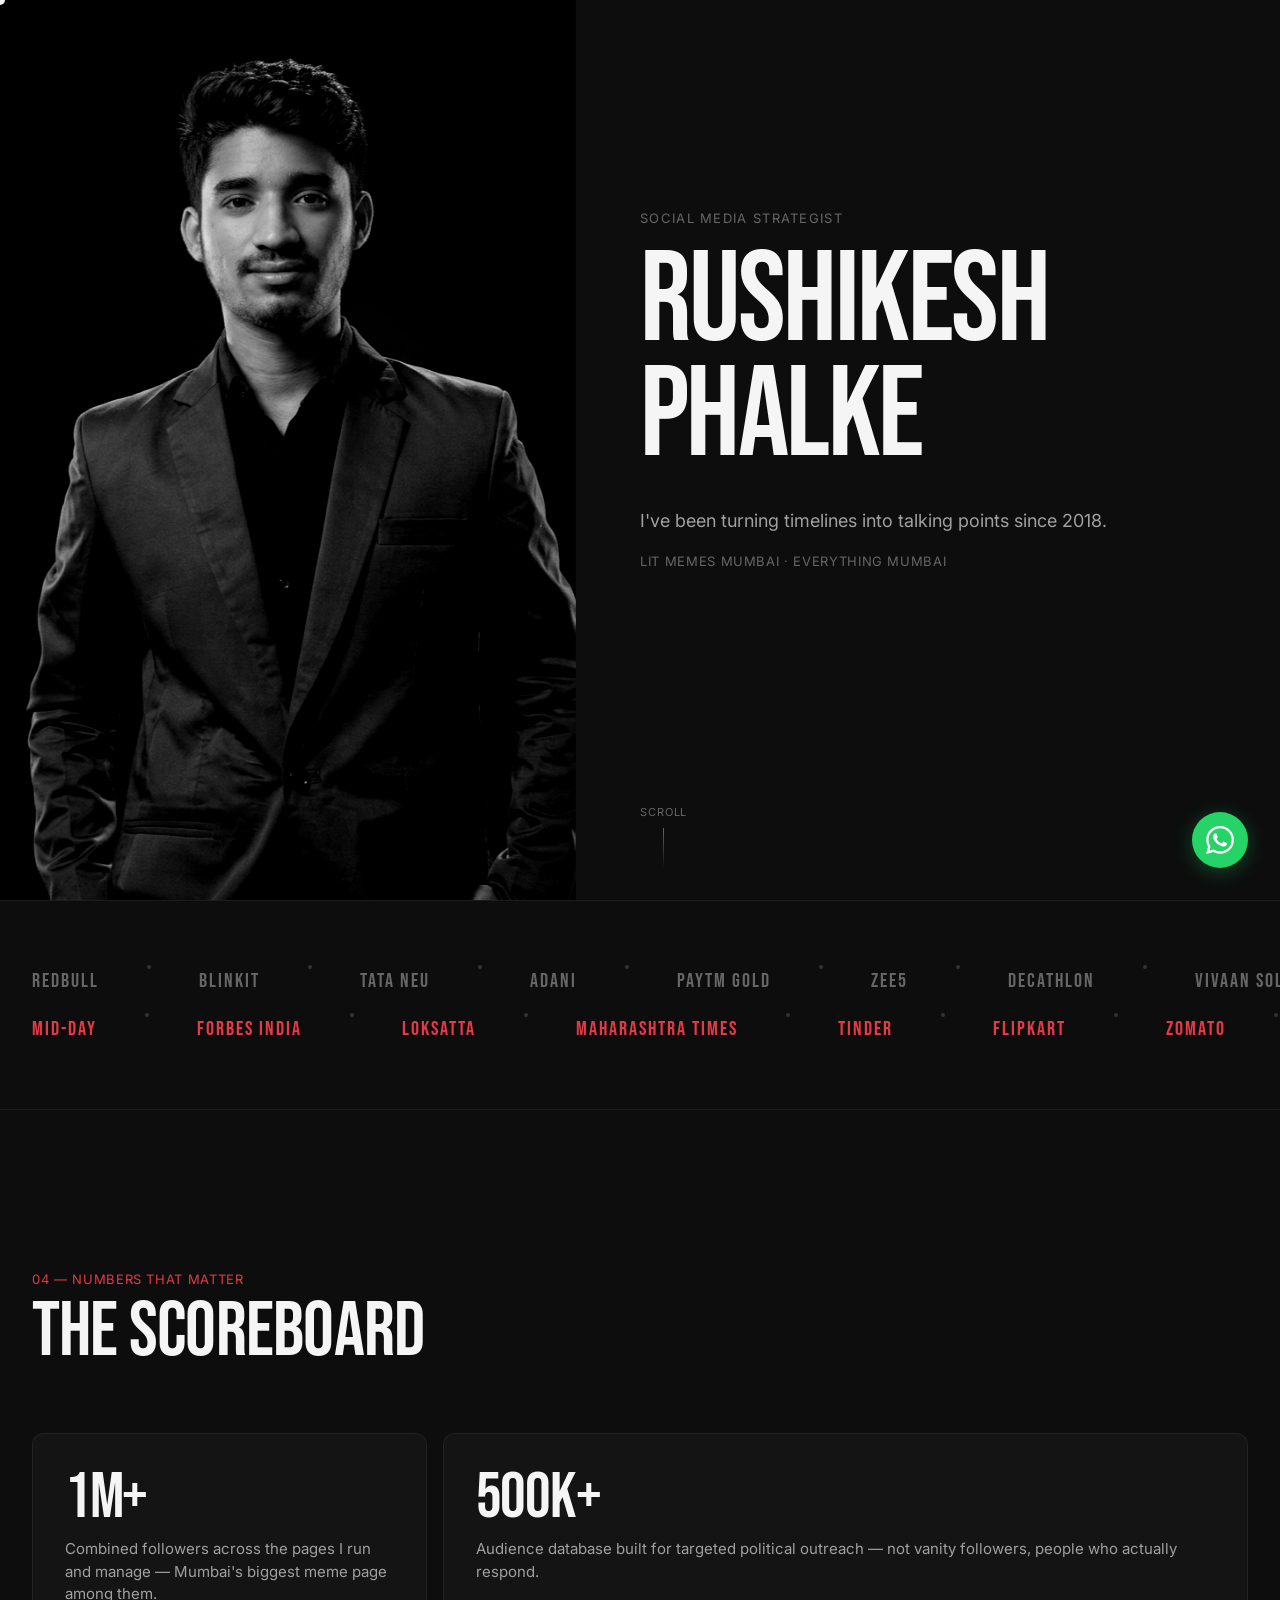
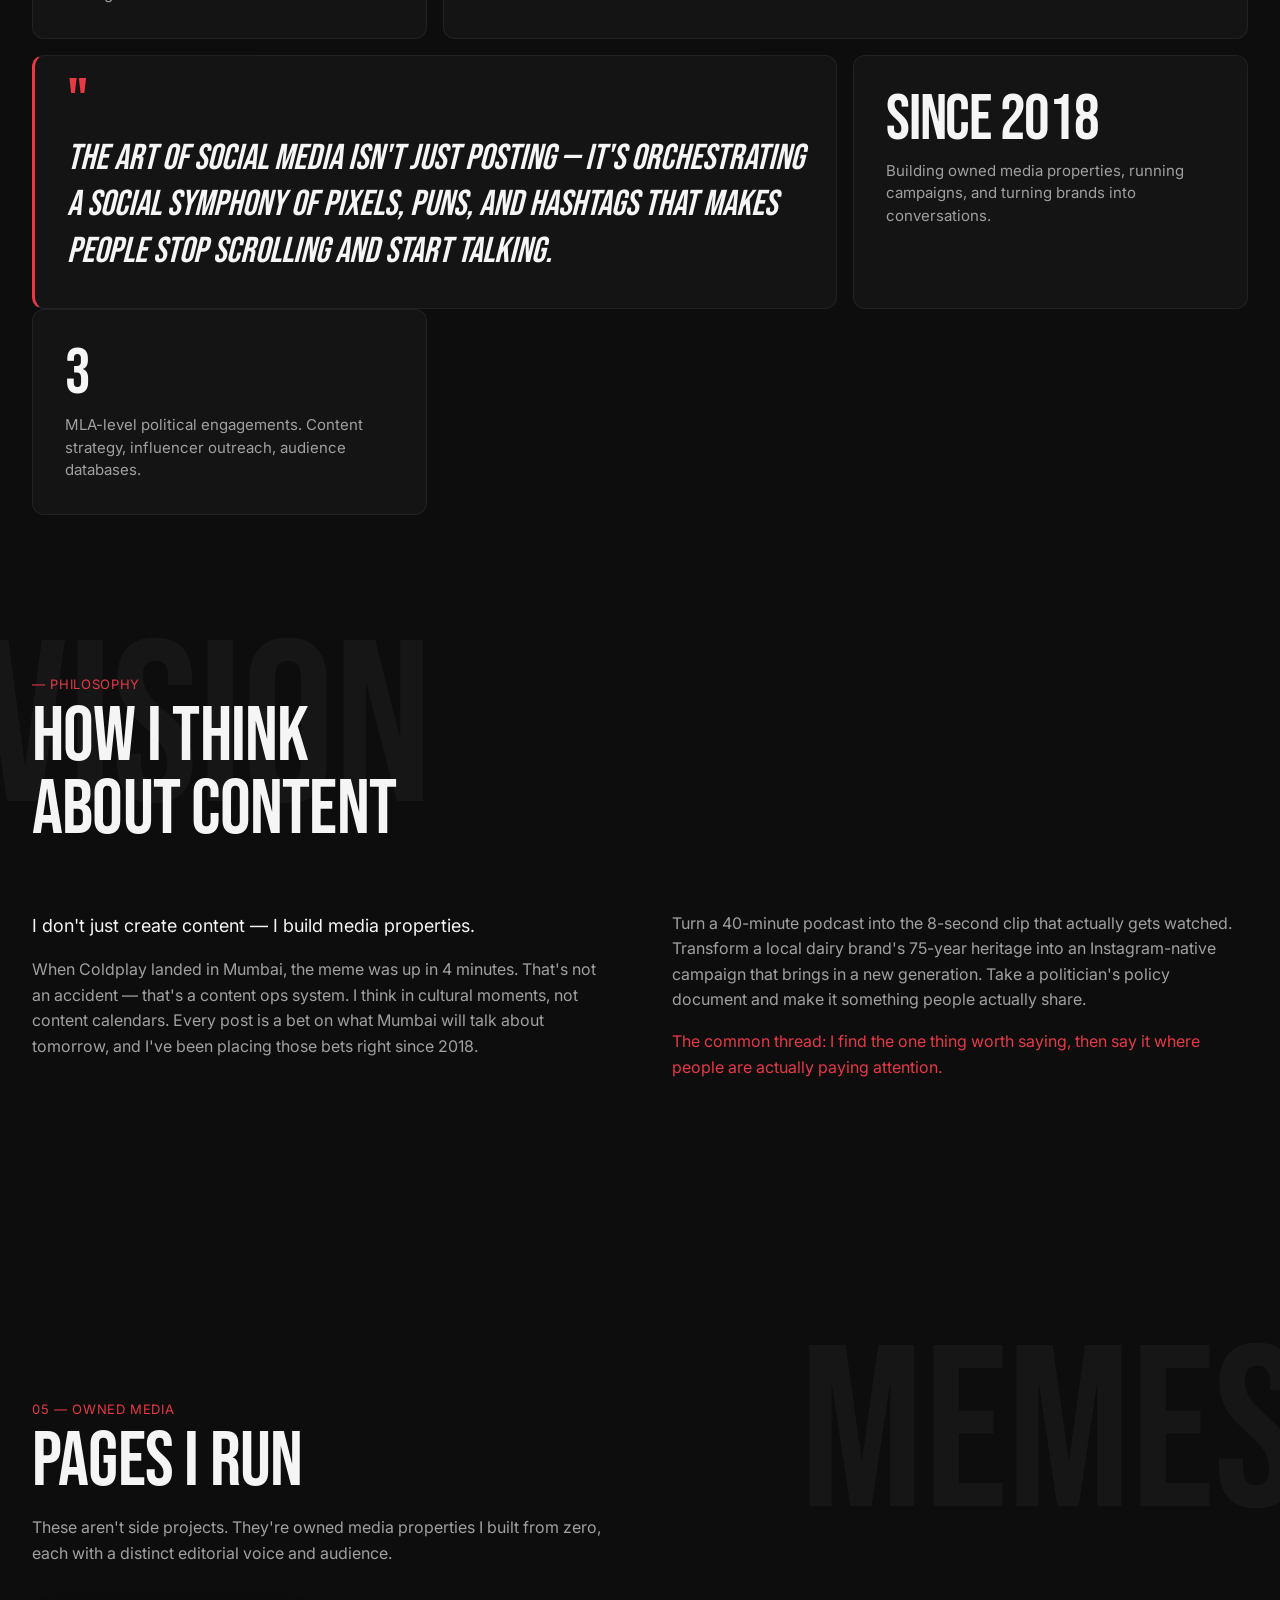
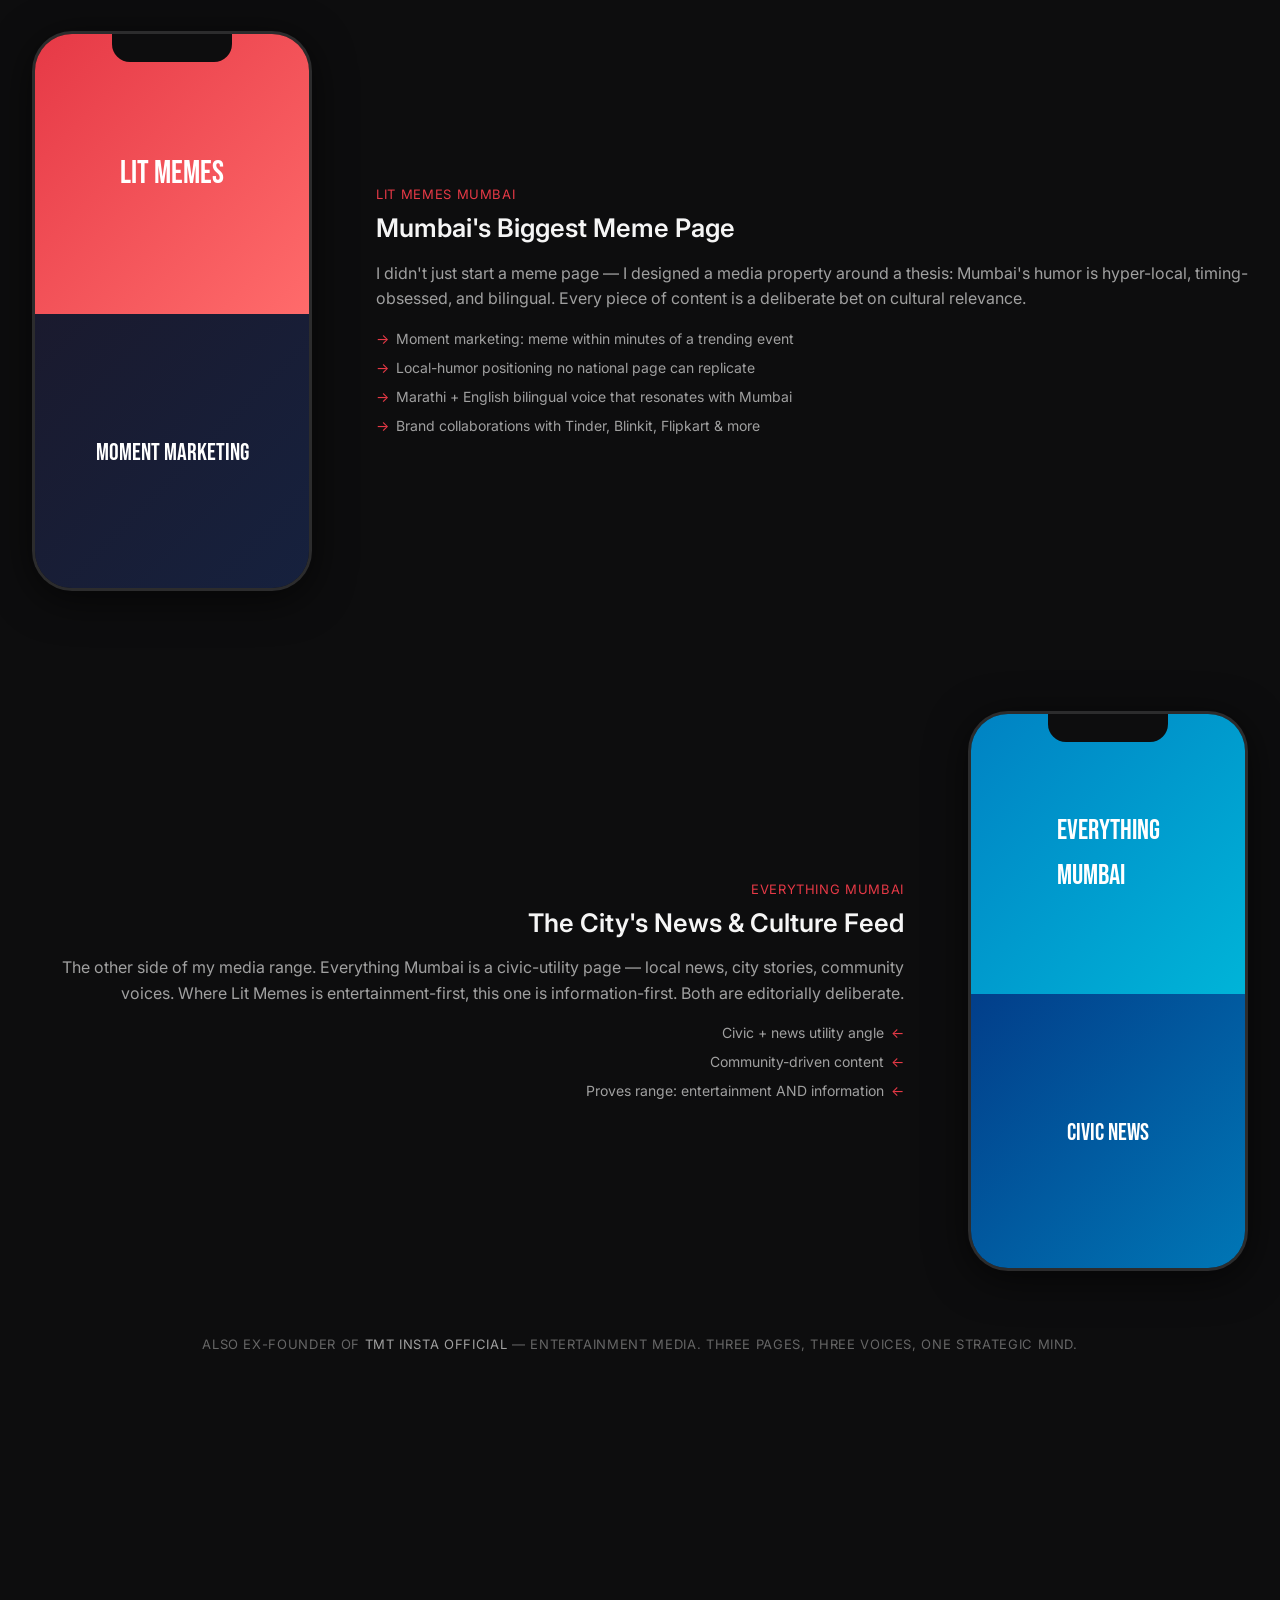
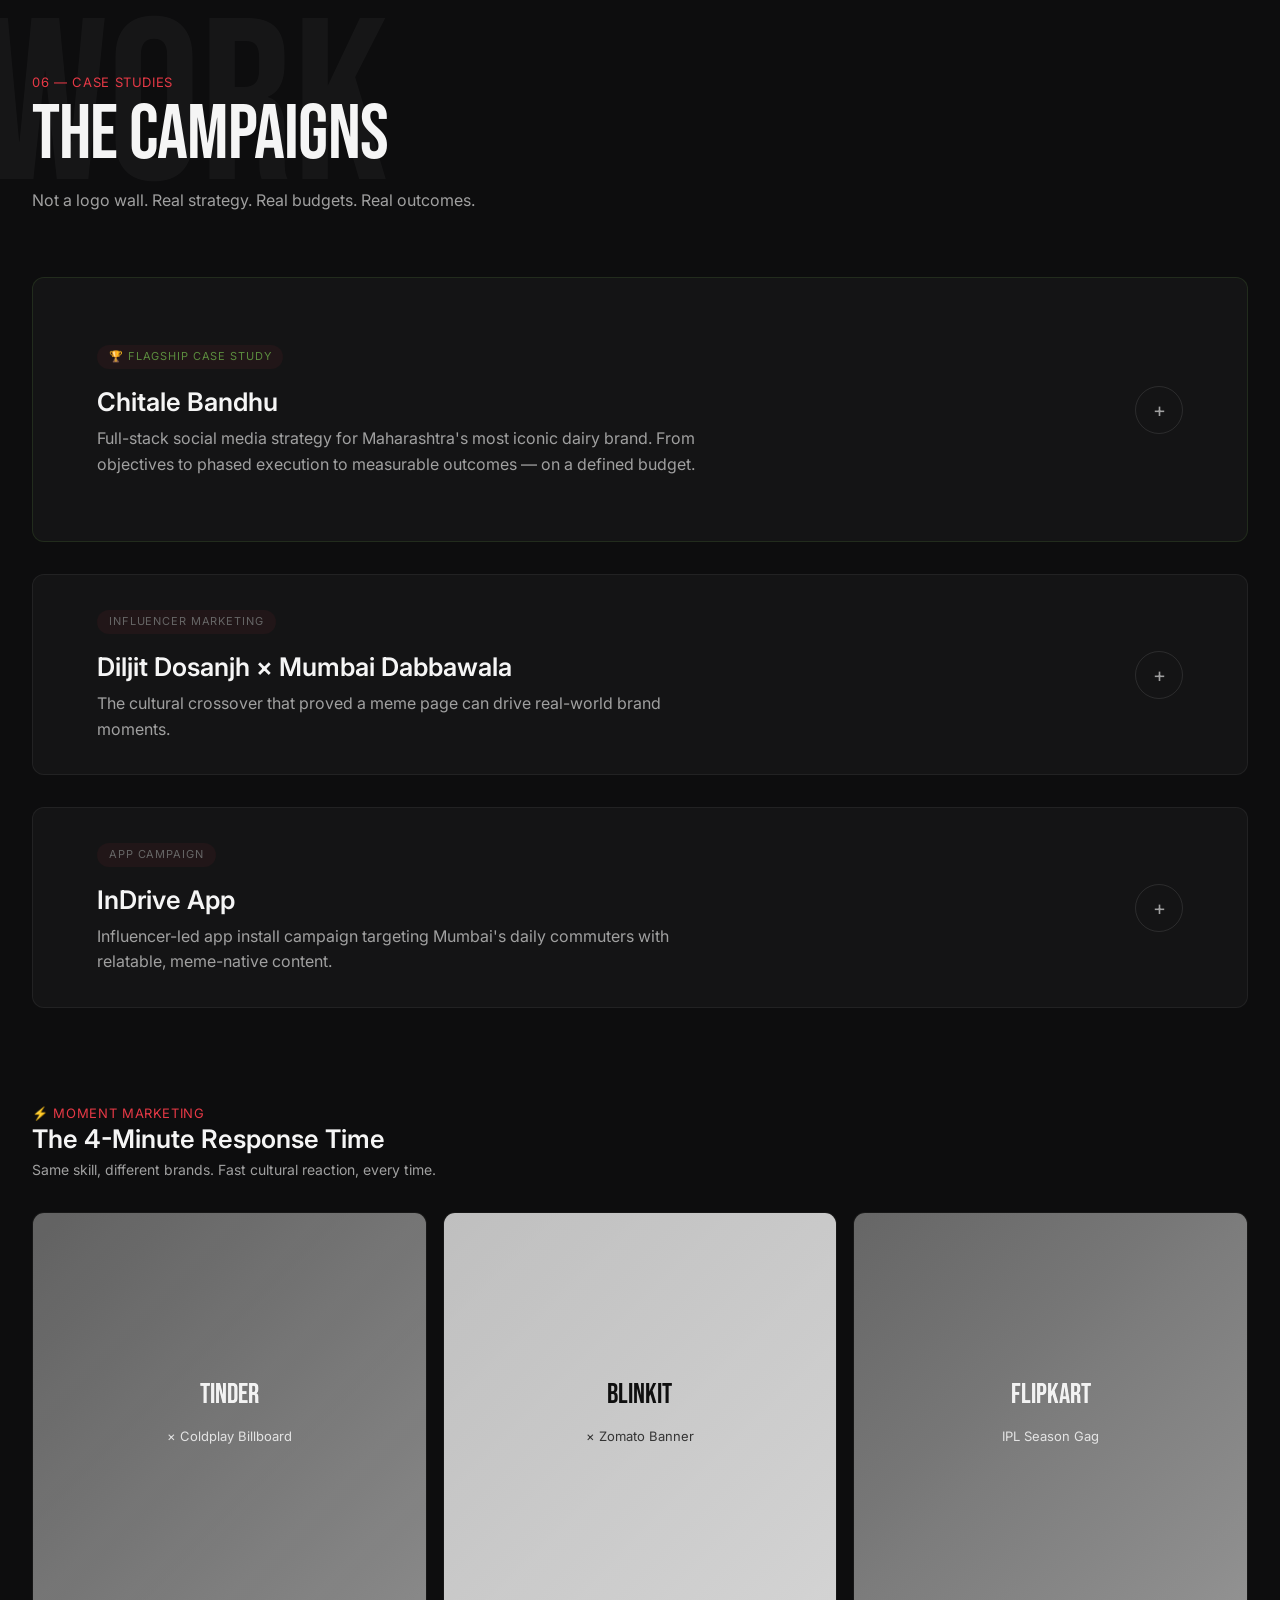
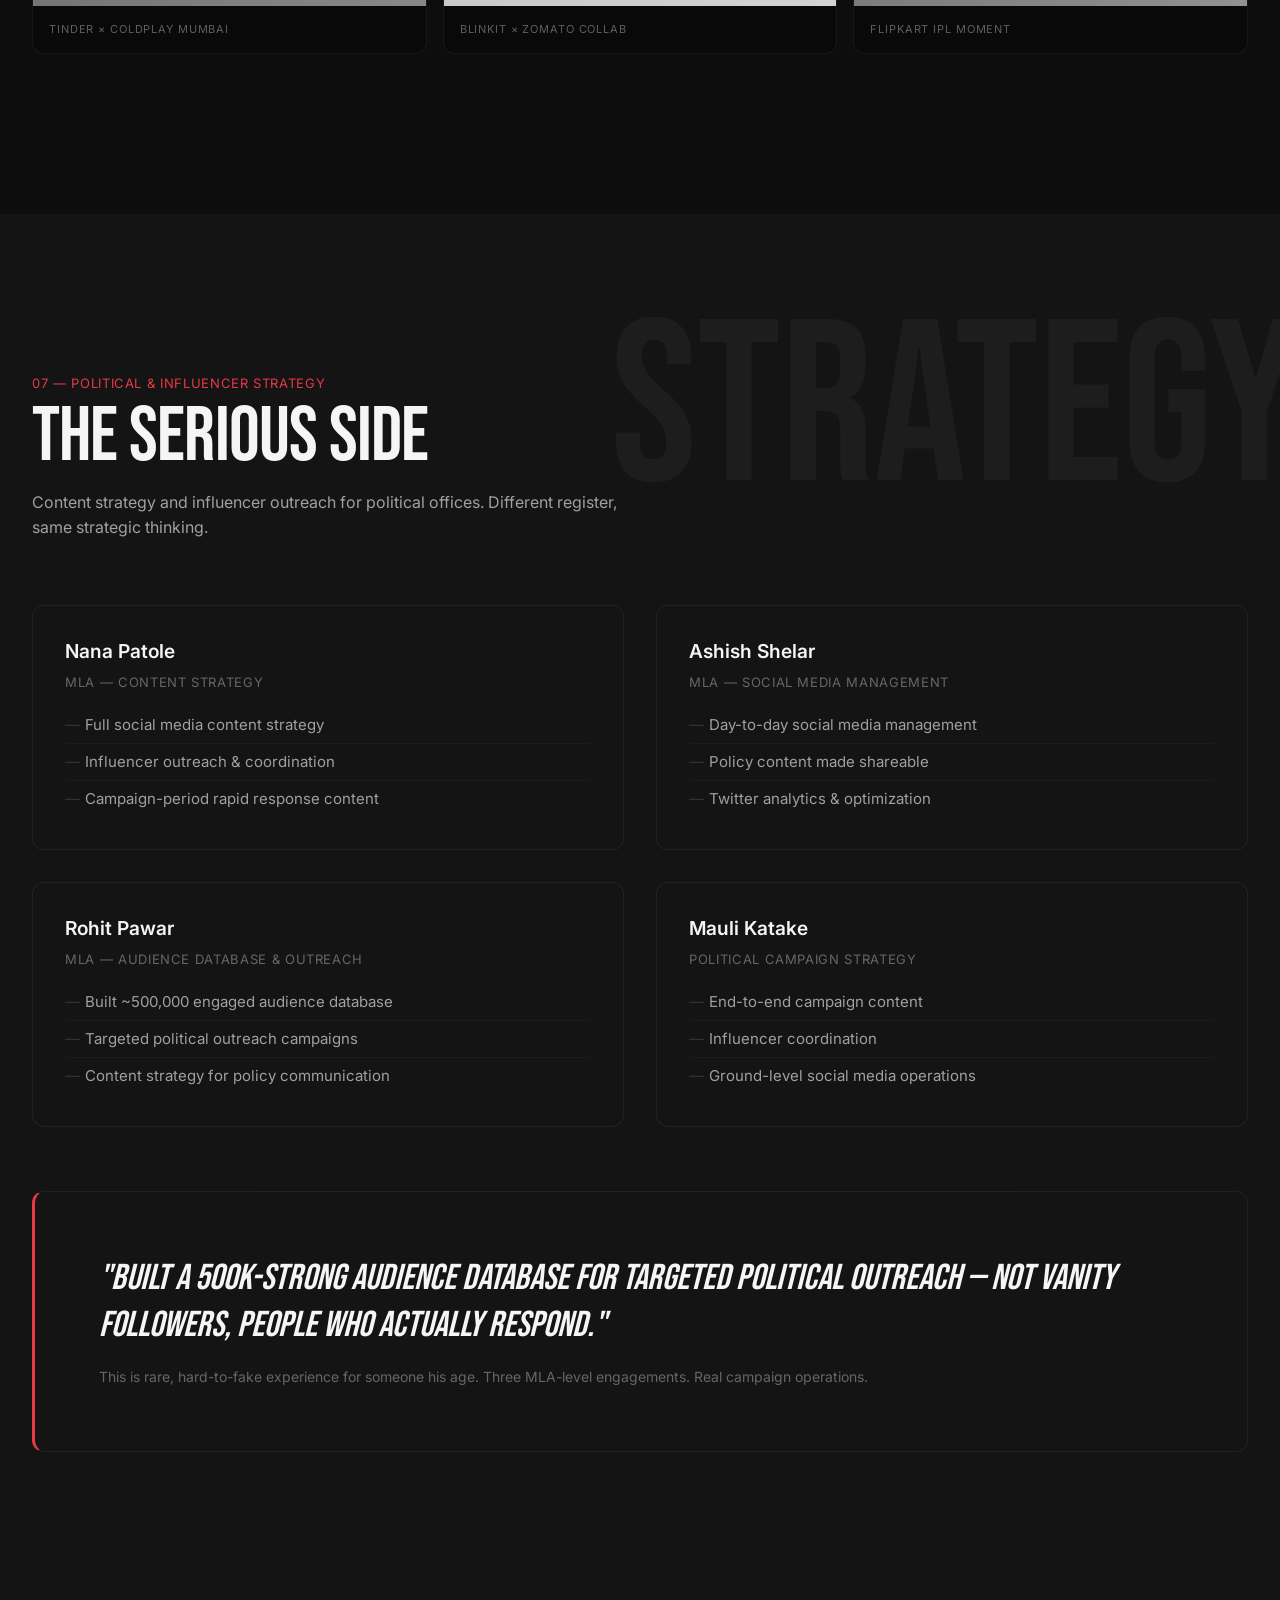
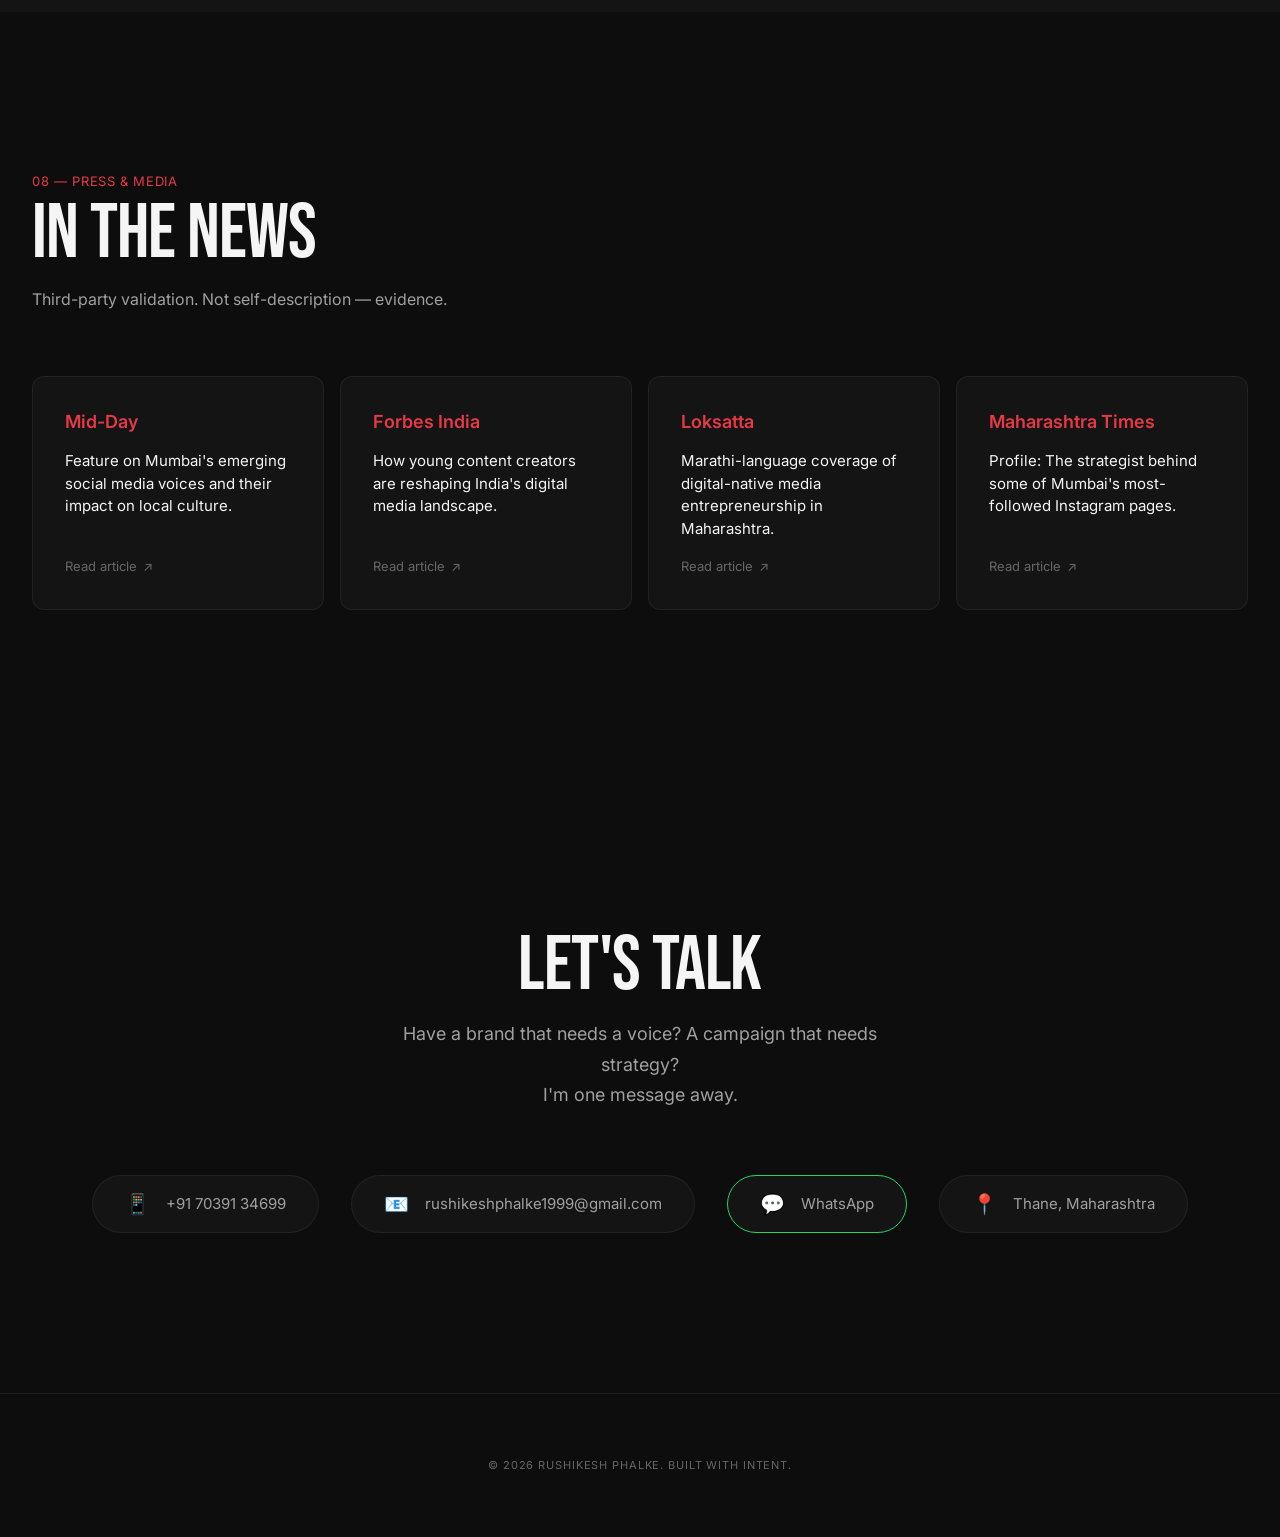
==== commit 8f62e47b: "Fix mobile responsiveness and text alignments for Pages I Run" ====
--- a/index.html
+++ b/index.html
@@ -302,11 +302,11 @@
           </div>
         </div>
 
-        <div class="pages-section__info" style="text-align: right;">
+        <div class="pages-section__info pages-section__info--reverse">
           <p class="caption pages-section__page-name">Everything Mumbai</p>
           <h3 class="heading-lg" style="margin-bottom: var(--space-sm);">The City's News & Culture Feed</h3>
           <p class="body-md">The other side of my media range. Everything Mumbai is a civic-utility page — local news, city stories, community voices. Where Lit Memes is entertainment-first, this one is information-first. Both are editorially deliberate.</p>
-          <ul style="margin-top: var(--space-sm); display: flex; flex-direction: column; gap: 8px; align-items: flex-end;">
+          <ul style="margin-top: var(--space-sm); display: flex; flex-direction: column; gap: 8px;">
             <li class="body-sm" style="padding-right: 20px; position: relative;"><span style="position: absolute; right: 0; color: var(--accent);">←</span> Civic + news utility angle</li>
             <li class="body-sm" style="padding-right: 20px; position: relative;"><span style="position: absolute; right: 0; color: var(--accent);">←</span> Community-driven content</li>
             <li class="body-sm" style="padding-right: 20px; position: relative;"><span style="position: absolute; right: 0; color: var(--accent);">←</span> Proves range: entertainment AND information</li>
--- a/css/components.css
+++ b/css/components.css
@@ -812,6 +812,16 @@
 .reveal-delay-5 { transition-delay: 500ms; }
 
 /* ═══════════════════════════════════════════
+   PAGES I RUN
+   ═══════════════════════════════════════════ */
+.pages-section__info--reverse {
+  text-align: right;
+}
+.pages-section__info--reverse ul {
+  align-items: flex-end;
+}
+
+/* ═══════════════════════════════════════════
    FOOTER
    ═══════════════════════════════════════════ */
 .footer {
--- a/css/responsive.css
+++ b/css/responsive.css
@@ -130,6 +130,14 @@
     text-align: center;
   }
 
+  .pages-section__info--reverse {
+    text-align: center;
+  }
+  
+  .pages-section__info--reverse ul {
+    align-items: center;
+  }
+
   .pages-section__page--reverse {
     flex-direction: column;
   }
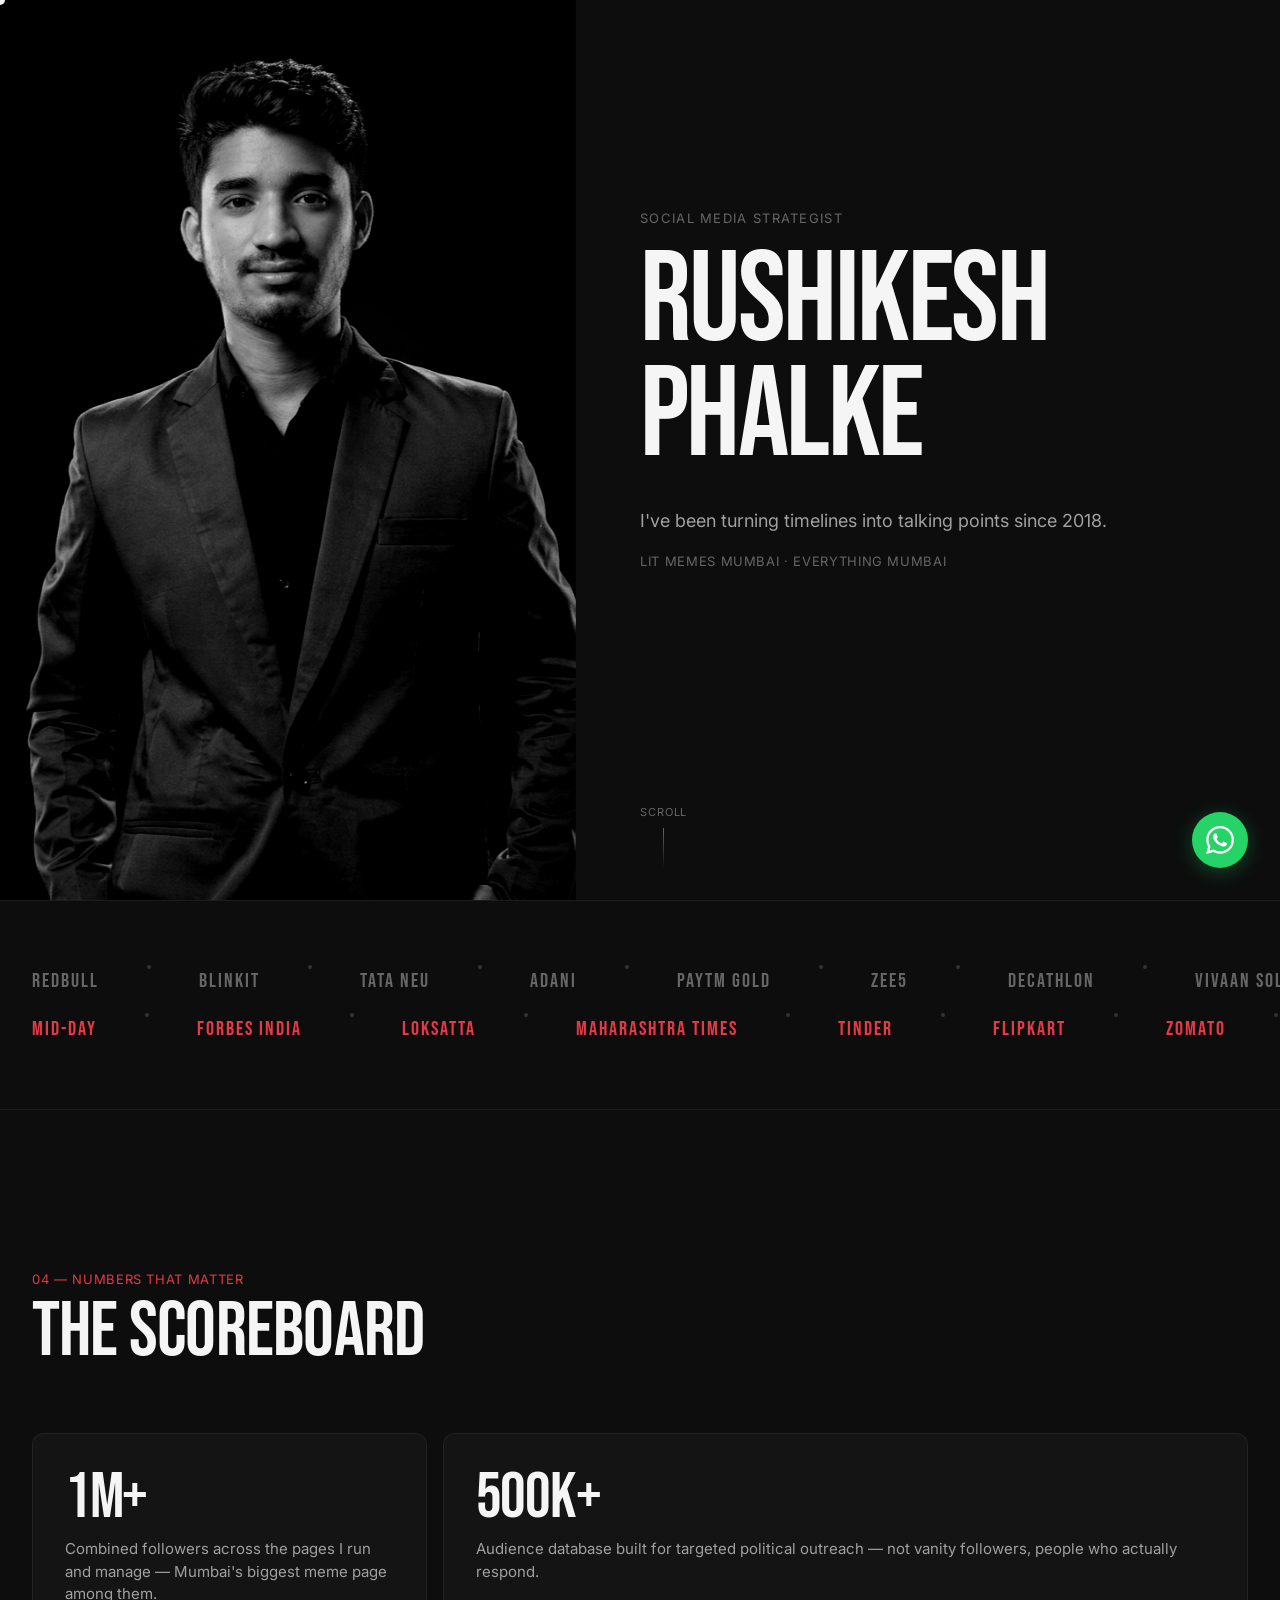
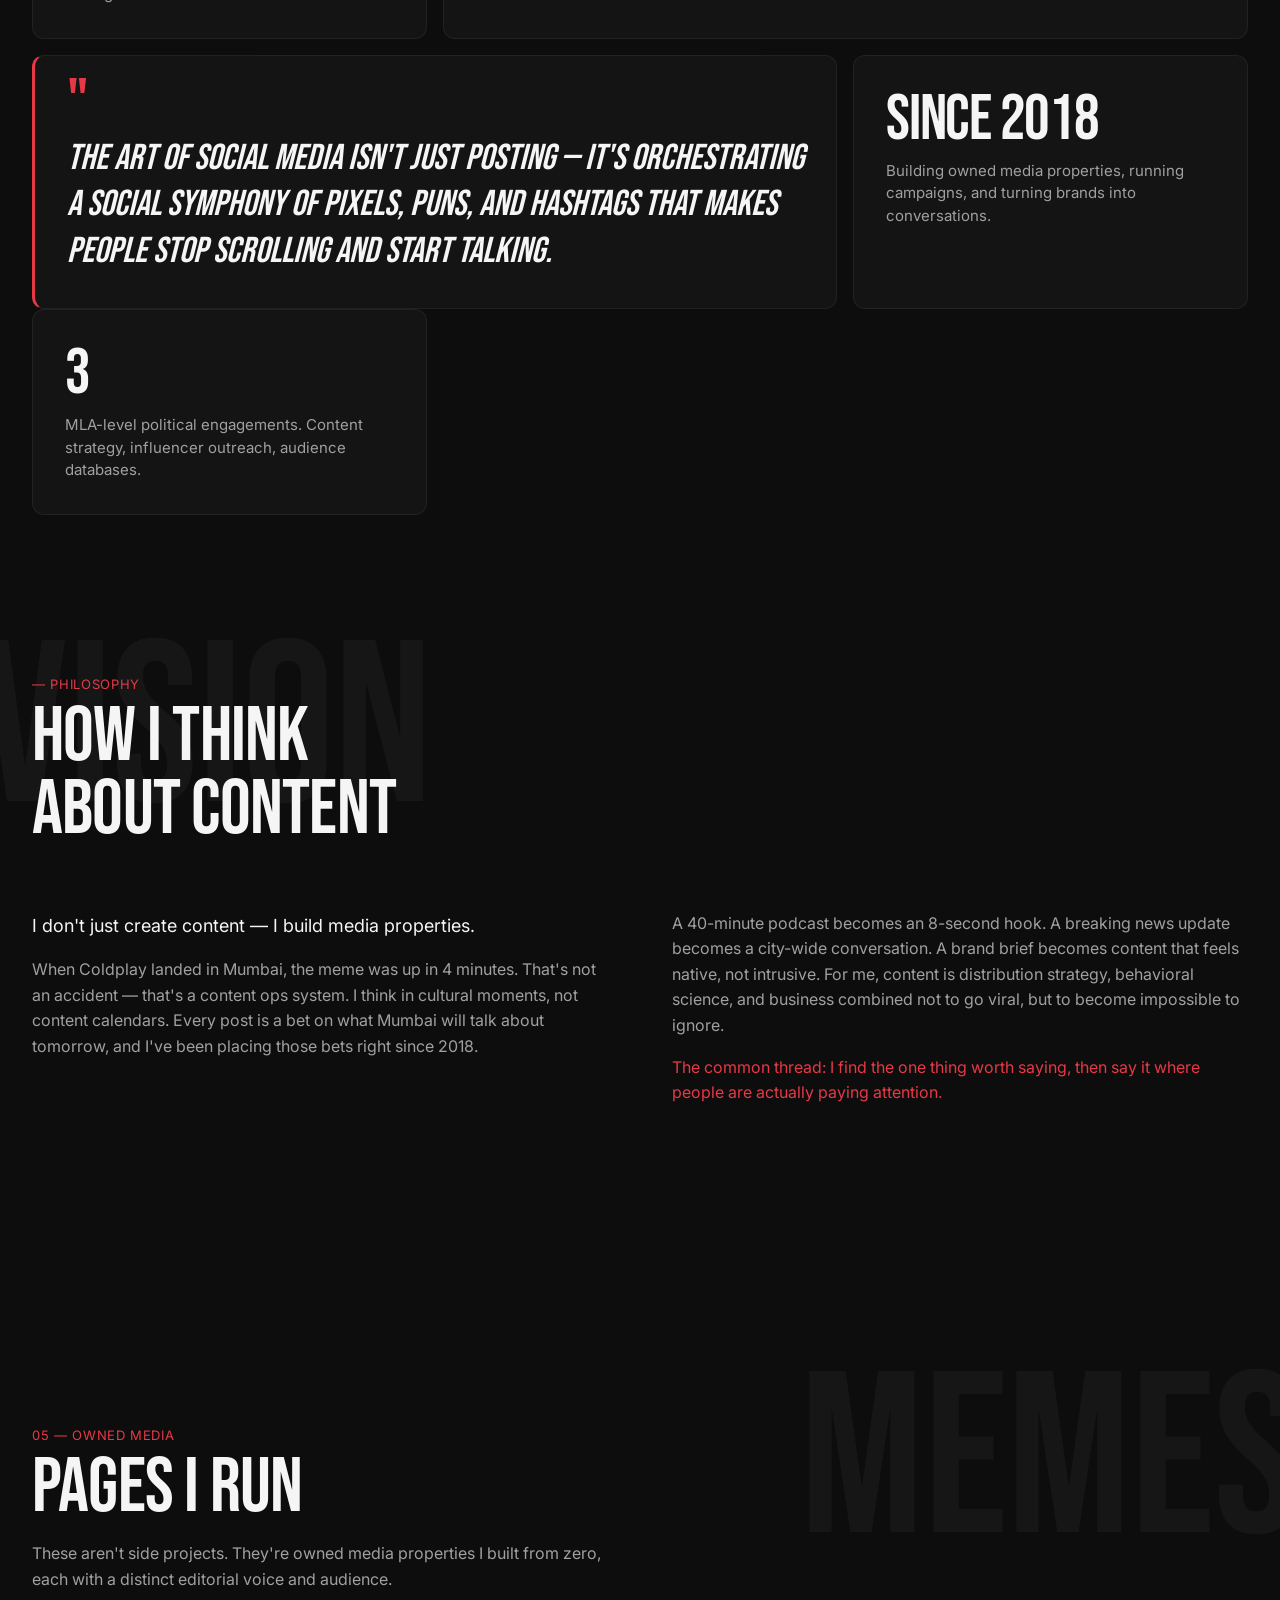
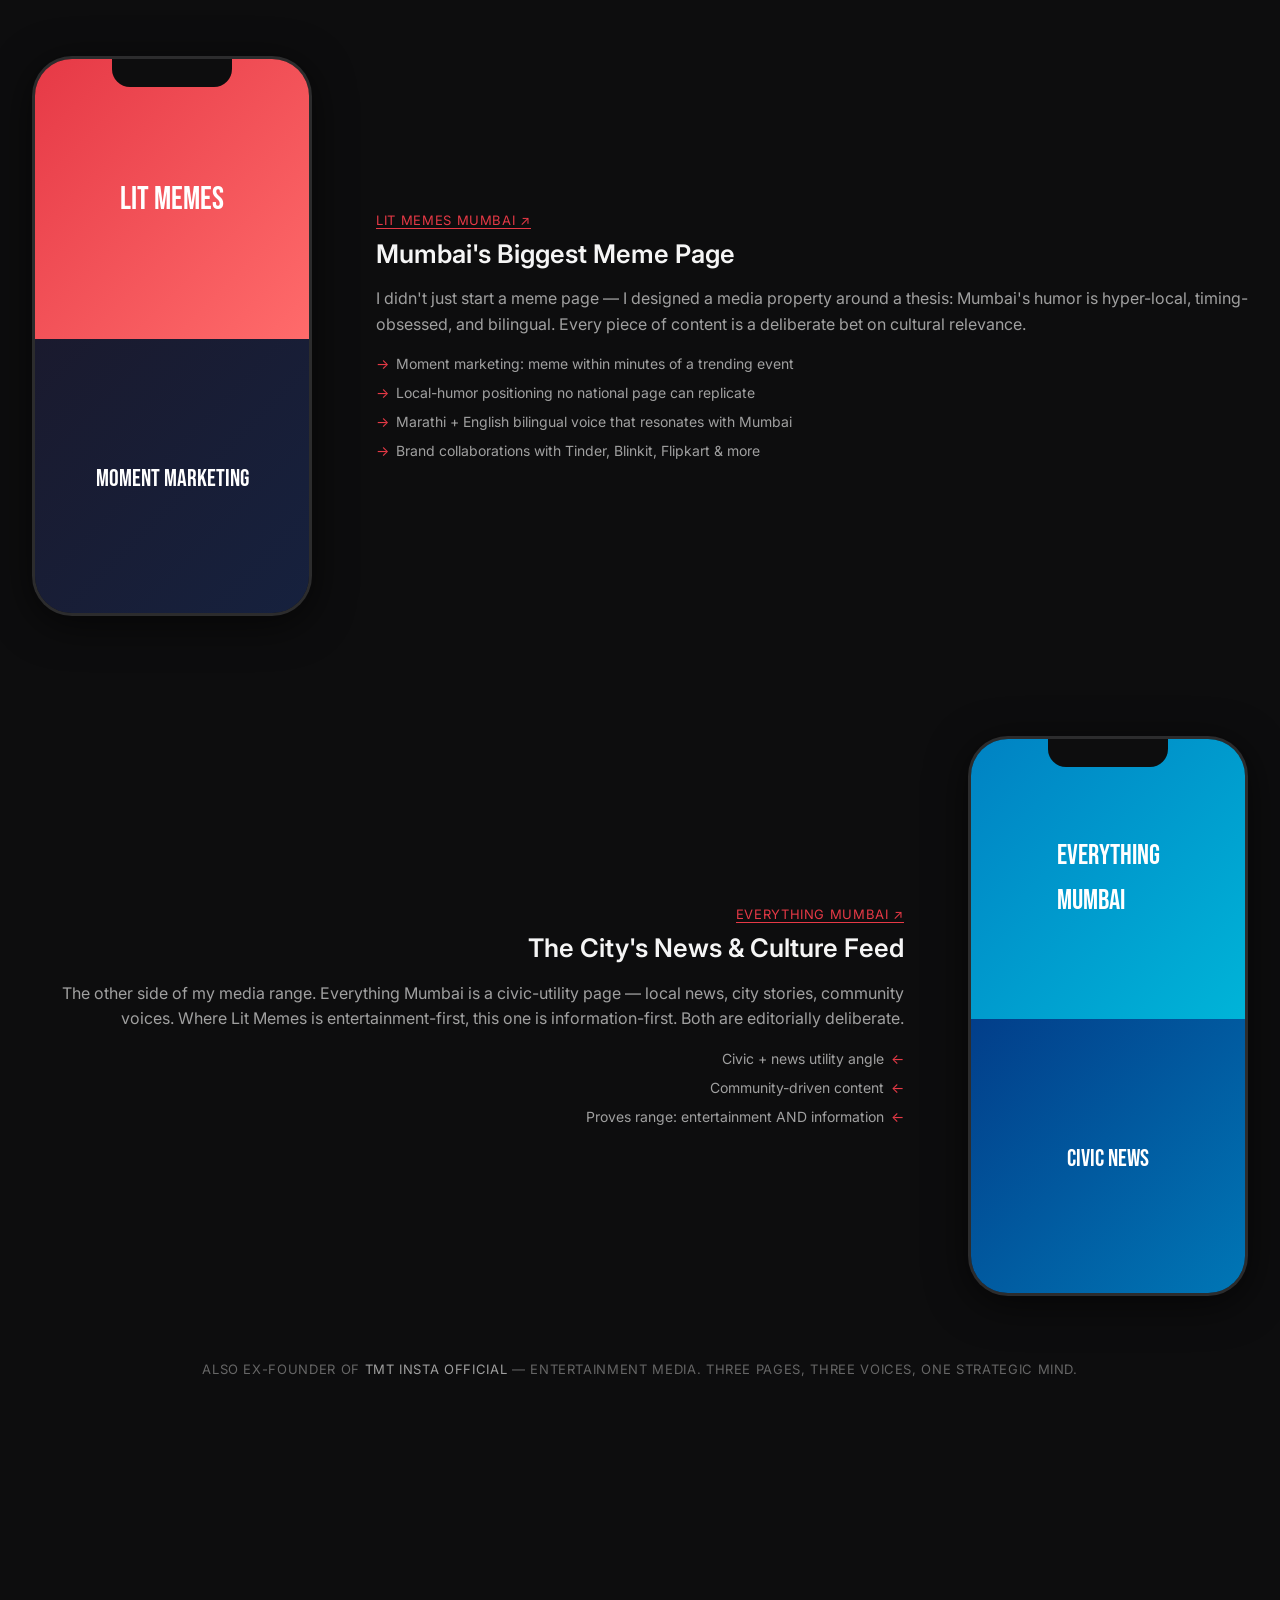
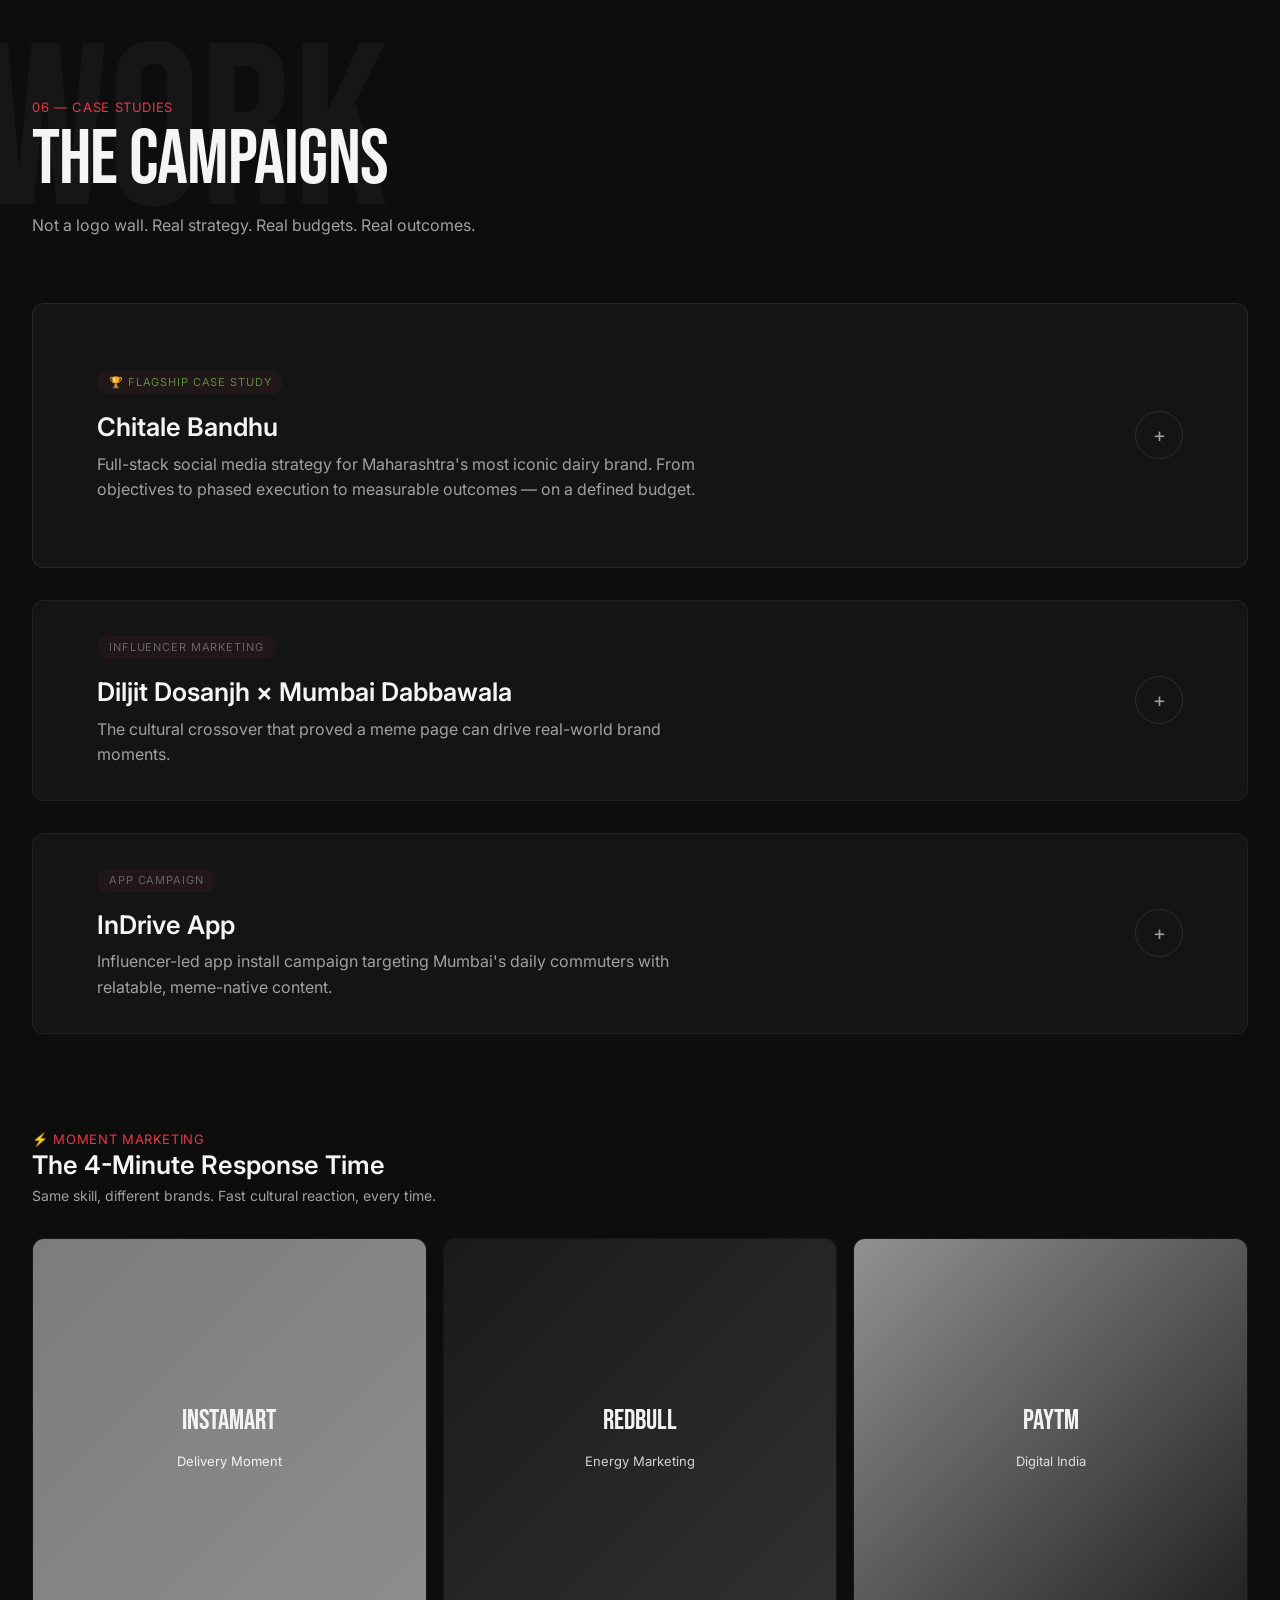
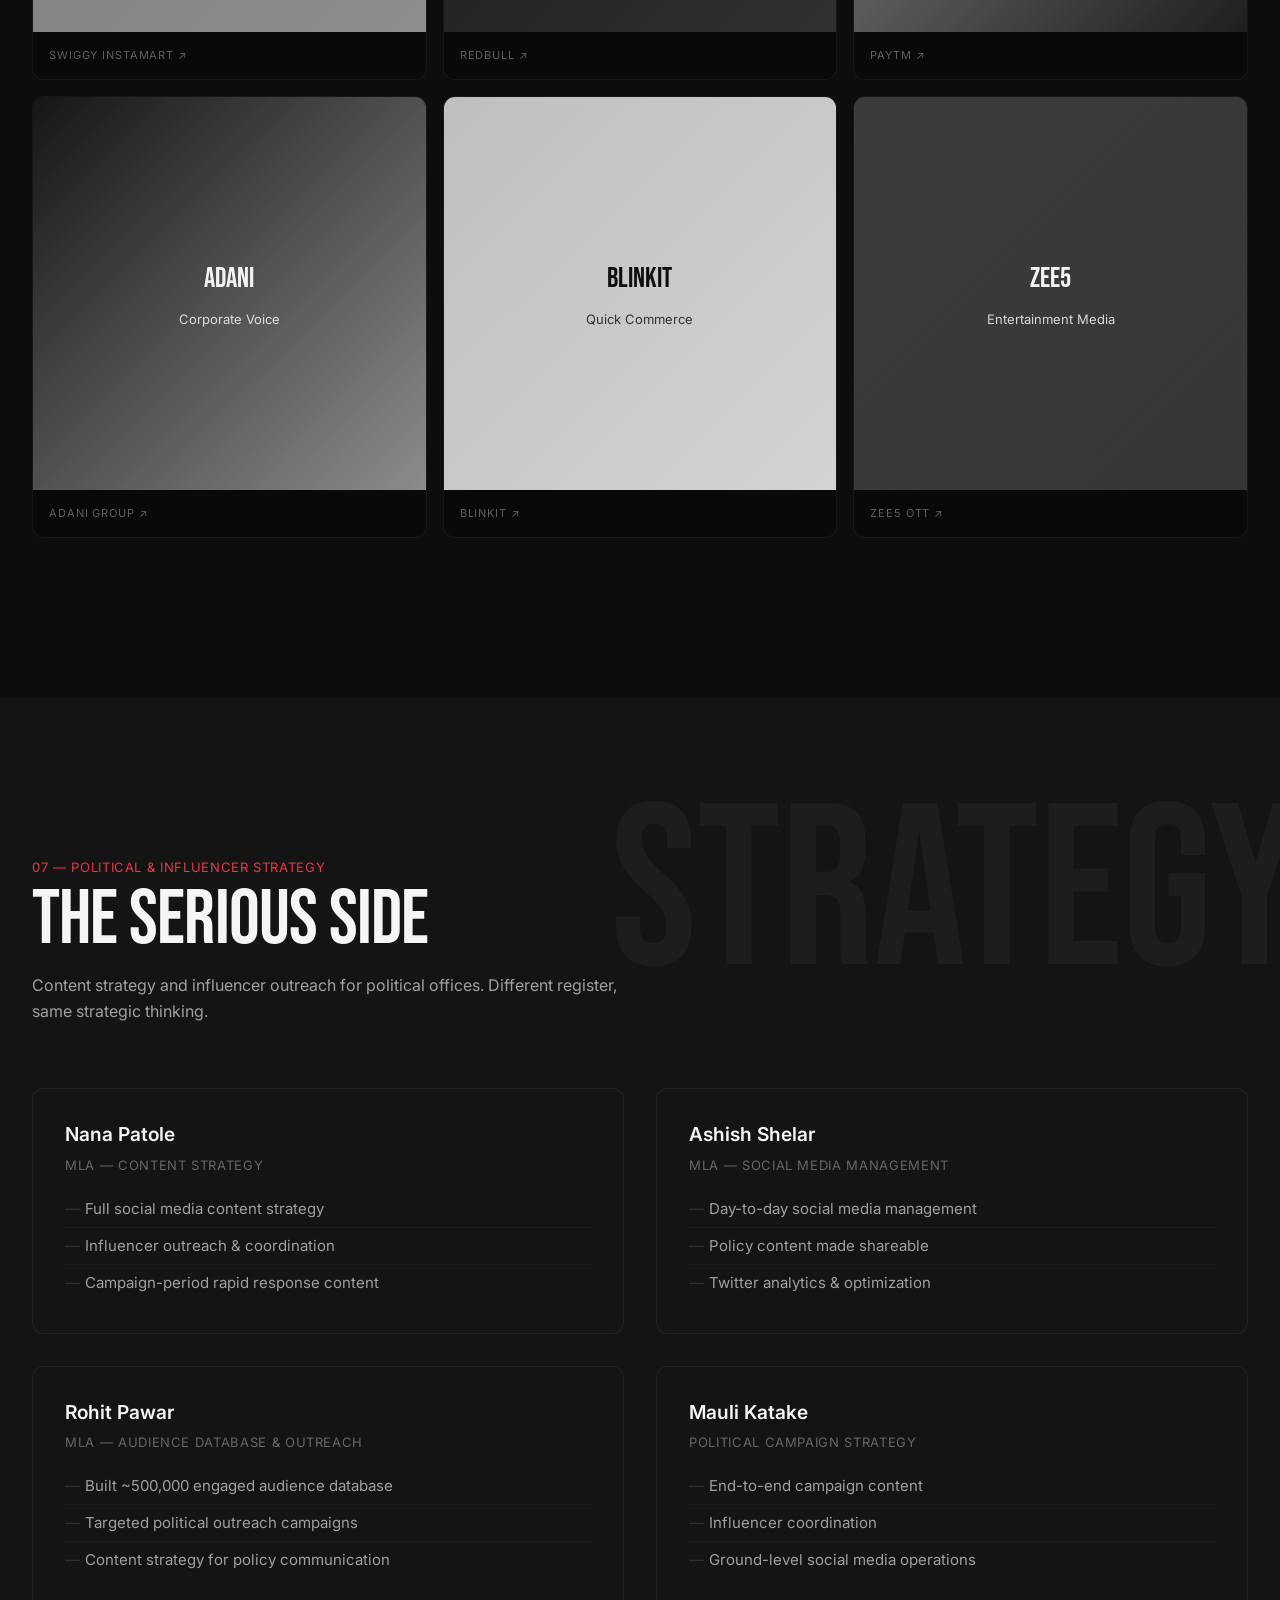
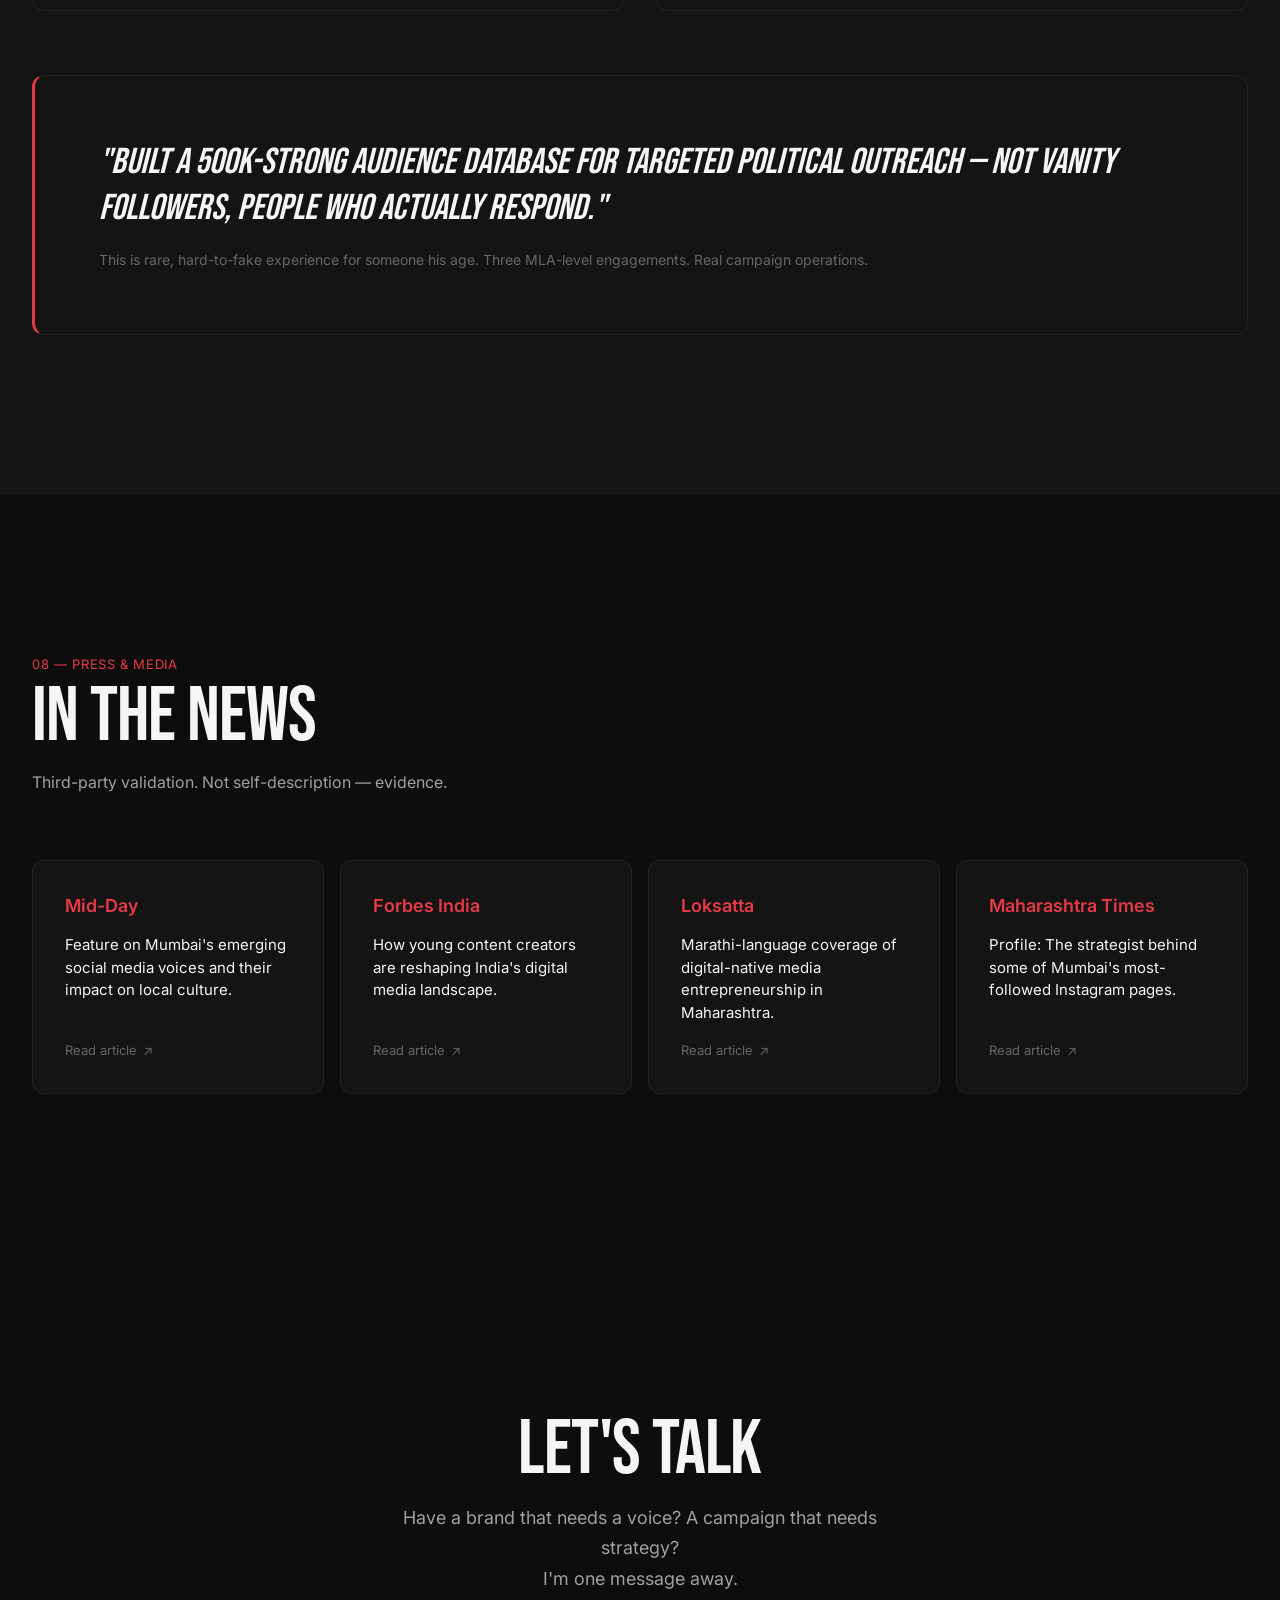
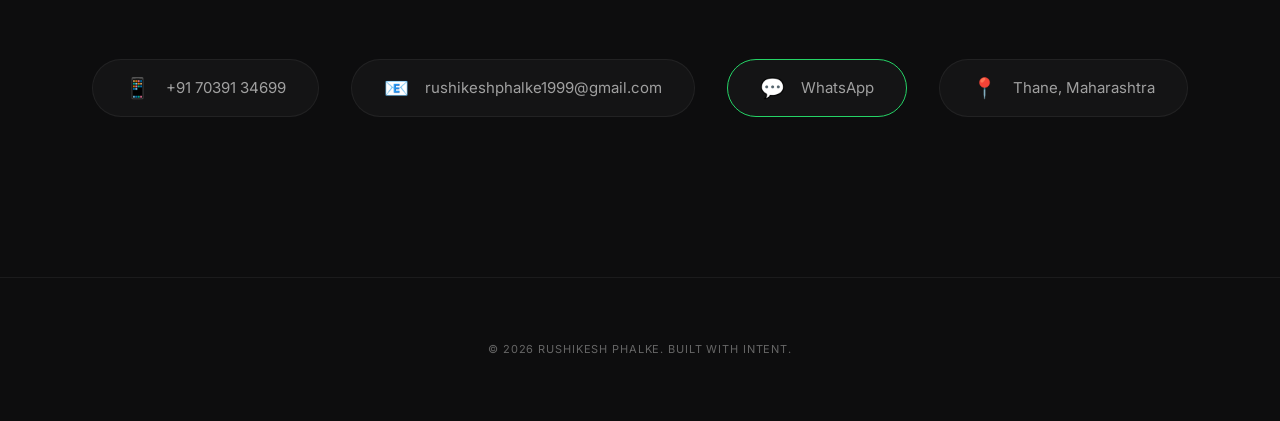
==== commit 45fc9095: "Update portfolio with new links, moment marketing grid, and highly structured resume" ====
--- a/index.html
+++ b/index.html
@@ -236,7 +236,7 @@
           <p class="body-md">When Coldplay landed in Mumbai, the meme was up in 4 minutes. That's not an accident — that's a content ops system. I think in cultural moments, not content calendars. Every post is a bet on what Mumbai will talk about tomorrow, and I've been placing those bets right since 2018.</p>
         </div>
         <div class="reveal reveal-delay-2">
-          <p class="body-md">Turn a 40-minute podcast into the 8-second clip that actually gets watched. Transform a local dairy brand's 75-year heritage into an Instagram-native campaign that brings in a new generation. Take a politician's policy document and make it something people actually share.</p>
+          <p class="body-md">A 40-minute podcast becomes an 8-second hook. A breaking news update becomes a city-wide conversation. A brand brief becomes content that feels native, not intrusive. For me, content is distribution strategy, behavioral science, and business combined not to go viral, but to become impossible to ignore.</p>
           <p class="body-md" style="margin-top: var(--space-sm); color: var(--accent);">The common thread: I find the one thing worth saying, then say it where people are actually paying attention.</p>
         </div>
       </div>
@@ -274,7 +274,9 @@
         </div>
 
         <div class="pages-section__info">
-          <p class="caption pages-section__page-name">Lit Memes Mumbai</p>
+          <p class="caption pages-section__page-name">
+            <a href="https://www.instagram.com/litmemesmumbai/" target="_blank" rel="noopener" style="color: inherit; text-decoration: none; border-bottom: 1px solid var(--accent);">Lit Memes Mumbai ↗</a>
+          </p>
           <h3 class="heading-lg" style="margin-bottom: var(--space-sm);">Mumbai's Biggest Meme Page</h3>
           <p class="body-md">I didn't just start a meme page — I designed a media property around a thesis: Mumbai's humor is hyper-local, timing-obsessed, and bilingual. Every piece of content is a deliberate bet on cultural relevance.</p>
           <ul style="margin-top: var(--space-sm); display: flex; flex-direction: column; gap: 8px;">
@@ -303,7 +305,9 @@
         </div>
 
         <div class="pages-section__info pages-section__info--reverse">
-          <p class="caption pages-section__page-name">Everything Mumbai</p>
+          <p class="caption pages-section__page-name">
+            <a href="https://www.instagram.com/everything.mumbai/" target="_blank" rel="noopener" style="color: inherit; text-decoration: none; border-bottom: 1px solid var(--accent);">Everything Mumbai ↗</a>
+          </p>
           <h3 class="heading-lg" style="margin-bottom: var(--space-sm);">The City's News & Culture Feed</h3>
           <p class="body-md">The other side of my media range. Everything Mumbai is a civic-utility page — local news, city stories, community voices. Where Lit Memes is entertainment-first, this one is information-first. Both are editorially deliberate.</p>
           <ul style="margin-top: var(--space-sm); display: flex; flex-direction: column; gap: 8px;">
@@ -449,33 +453,71 @@
             <p class="body-sm" style="margin-top: 4px;">Same skill, different brands. Fast cultural reaction, every time.</p>
           </div>
           <div class="moment-grid">
-            <div class="moment-grid__item duotone" data-cursor="view">
-              <div style="width: 100%; aspect-ratio: 1; background: linear-gradient(135deg, #FE3C72, #FF6B9D); display: flex; align-items: center; justify-content: center; flex-direction: column; gap: 8px;">
-                <span style="font-family: 'Bebas Neue'; font-size: 28px; color: #fff;">TINDER</span>
-                <span style="font-size: 13px; color: rgba(255,255,255,0.8);">× Coldplay Billboard</span>
+            <!-- Instamart -->
+            <a href="https://www.instagram.com/p/DXo0fnUjXfD/" target="_blank" rel="noopener" class="moment-grid__item duotone" data-cursor="open" style="text-decoration: none; color: inherit;">
+              <div style="width: 100%; aspect-ratio: 1; background: linear-gradient(135deg, #FF6A00, #FC8019); display: flex; align-items: center; justify-content: center; flex-direction: column; gap: 8px;">
+                <span style="font-family: 'Bebas Neue'; font-size: 28px; color: #fff;">INSTAMART</span>
+                <span style="font-size: 13px; color: rgba(255,255,255,0.9);">Delivery Moment</span>
               </div>
               <div class="moment-grid__caption">
-                <p class="caption-sm">Tinder × Coldplay Mumbai</p>
-              </div>
-            </div>
-            <div class="moment-grid__item duotone" data-cursor="view">
+                <p class="caption-sm">Swiggy Instamart ↗</p>
+              </div>
+            </a>
+            
+            <!-- RedBull -->
+            <a href="https://www.instagram.com/p/DWypzPHDVsl/" target="_blank" rel="noopener" class="moment-grid__item duotone" data-cursor="open" style="text-decoration: none; color: inherit;">
+              <div style="width: 100%; aspect-ratio: 1; background: linear-gradient(135deg, #1B2349, #DB0A40); display: flex; align-items: center; justify-content: center; flex-direction: column; gap: 8px;">
+                <span style="font-family: 'Bebas Neue'; font-size: 28px; color: #fff;">REDBULL</span>
+                <span style="font-size: 13px; color: rgba(255,255,255,0.8);">Energy Marketing</span>
+              </div>
+              <div class="moment-grid__caption">
+                <p class="caption-sm">RedBull ↗</p>
+              </div>
+            </a>
+
+            <!-- Paytm -->
+            <a href="https://www.instagram.com/p/DP6a4D1jDsi/" target="_blank" rel="noopener" class="moment-grid__item duotone" data-cursor="open" style="text-decoration: none; color: inherit;">
+              <div style="width: 100%; aspect-ratio: 1; background: linear-gradient(135deg, #00B9F5, #002E6E); display: flex; align-items: center; justify-content: center; flex-direction: column; gap: 8px;">
+                <span style="font-family: 'Bebas Neue'; font-size: 28px; color: #fff;">PAYTM</span>
+                <span style="font-size: 13px; color: rgba(255,255,255,0.8);">Digital India</span>
+              </div>
+              <div class="moment-grid__caption">
+                <p class="caption-sm">Paytm ↗</p>
+              </div>
+            </a>
+
+            <!-- Adani -->
+            <a href="https://www.instagram.com/p/DJPFuDoIk5i/?igsh=b2N2bnZuc3IyM2ln" target="_blank" rel="noopener" class="moment-grid__item duotone" data-cursor="open" style="text-decoration: none; color: inherit;">
+              <div style="width: 100%; aspect-ratio: 1; background: linear-gradient(135deg, #012648, #38B349); display: flex; align-items: center; justify-content: center; flex-direction: column; gap: 8px;">
+                <span style="font-family: 'Bebas Neue'; font-size: 28px; color: #fff;">ADANI</span>
+                <span style="font-size: 13px; color: rgba(255,255,255,0.8);">Corporate Voice</span>
+              </div>
+              <div class="moment-grid__caption">
+                <p class="caption-sm">Adani Group ↗</p>
+              </div>
+            </a>
+
+            <!-- Blinkit -->
+            <a href="https://www.instagram.com/reel/DS2TeKODeRM/?igsh=MTRhYng4Mmx6YmY5bA==" target="_blank" rel="noopener" class="moment-grid__item duotone" data-cursor="open" style="text-decoration: none; color: inherit;">
               <div style="width: 100%; aspect-ratio: 1; background: linear-gradient(135deg, #F5C518, #FFD93D); display: flex; align-items: center; justify-content: center; flex-direction: column; gap: 8px;">
                 <span style="font-family: 'Bebas Neue'; font-size: 28px; color: #1a1a1a;">BLINKIT</span>
-                <span style="font-size: 13px; color: rgba(0,0,0,0.7);">× Zomato Banner</span>
+                <span style="font-size: 13px; color: rgba(0,0,0,0.7);">Quick Commerce</span>
               </div>
               <div class="moment-grid__caption">
-                <p class="caption-sm">Blinkit × Zomato Collab</p>
-              </div>
-            </div>
-            <div class="moment-grid__item duotone" data-cursor="view">
-              <div style="width: 100%; aspect-ratio: 1; background: linear-gradient(135deg, #2874F0, #5C9EFF); display: flex; align-items: center; justify-content: center; flex-direction: column; gap: 8px;">
-                <span style="font-family: 'Bebas Neue'; font-size: 28px; color: #fff;">FLIPKART</span>
-                <span style="font-size: 13px; color: rgba(255,255,255,0.8);">IPL Season Gag</span>
+                <p class="caption-sm">Blinkit ↗</p>
+              </div>
+            </a>
+
+            <!-- Zee5 -->
+            <a href="https://www.instagram.com/p/DYW_VIpt4X8/" target="_blank" rel="noopener" class="moment-grid__item duotone" data-cursor="open" style="text-decoration: none; color: inherit;">
+              <div style="width: 100%; aspect-ratio: 1; background: linear-gradient(135deg, #7928CA, #FF0080); display: flex; align-items: center; justify-content: center; flex-direction: column; gap: 8px;">
+                <span style="font-family: 'Bebas Neue'; font-size: 28px; color: #fff;">ZEE5</span>
+                <span style="font-size: 13px; color: rgba(255,255,255,0.8);">Entertainment Media</span>
               </div>
               <div class="moment-grid__caption">
-                <p class="caption-sm">Flipkart IPL Moment</p>
-              </div>
-            </div>
+                <p class="caption-sm">Zee5 OTT ↗</p>
+              </div>
+            </a>
           </div>
         </div>
 
@@ -555,22 +597,22 @@
       </div>
 
       <div class="press-grid">
-        <a href="#" target="_blank" rel="noopener" class="press-card reveal reveal-delay-1" data-cursor="open">
+        <a href="https://www.mid-day.com/mumbai-guide/things-to-do/article/its-the-clout-for-me-23264229" target="_blank" rel="noopener" class="press-card reveal reveal-delay-1" data-cursor="open">
           <p class="press-card__publication heading-sm">Mid-Day</p>
           <p class="press-card__headline">Feature on Mumbai's emerging social media voices and their impact on local culture.</p>
           <span class="press-card__link">Read article <span>↗</span></span>
         </a>
-        <a href="#" target="_blank" rel="noopener" class="press-card reveal reveal-delay-2" data-cursor="open">
+        <a href="https://www.forbesindia.com/blog/enterprise/familiarity-community-first-being-multi-hyphenated-key-tips-for-budding-creators-326581.html" target="_blank" rel="noopener" class="press-card reveal reveal-delay-2" data-cursor="open">
           <p class="press-card__publication heading-sm">Forbes India</p>
           <p class="press-card__headline">How young content creators are reshaping India's digital media landscape.</p>
           <span class="press-card__link">Read article <span>↗</span></span>
         </a>
-        <a href="#" target="_blank" rel="noopener" class="press-card reveal reveal-delay-3" data-cursor="open">
+        <a href="https://www.loksatta.com/trending/real-heroes-behind-terrible-marathi-tales-memes-page-marathi-memes-ssv-92-1971644/" target="_blank" rel="noopener" class="press-card reveal reveal-delay-3" data-cursor="open">
           <p class="press-card__publication heading-sm">Loksatta</p>
           <p class="press-card__headline">Marathi-language coverage of digital-native media entrepreneurship in Maharashtra.</p>
           <span class="press-card__link">Read article <span>↗</span></span>
         </a>
-        <a href="#" target="_blank" rel="noopener" class="press-card reveal reveal-delay-4" data-cursor="open">
+        <a href="javascript:void(0)" class="press-card reveal reveal-delay-4" data-cursor="open">
           <p class="press-card__publication heading-sm">Maharashtra Times</p>
           <p class="press-card__headline">Profile: The strategist behind some of Mumbai's most-followed Instagram pages.</p>
           <span class="press-card__link">Read article <span>↗</span></span>
